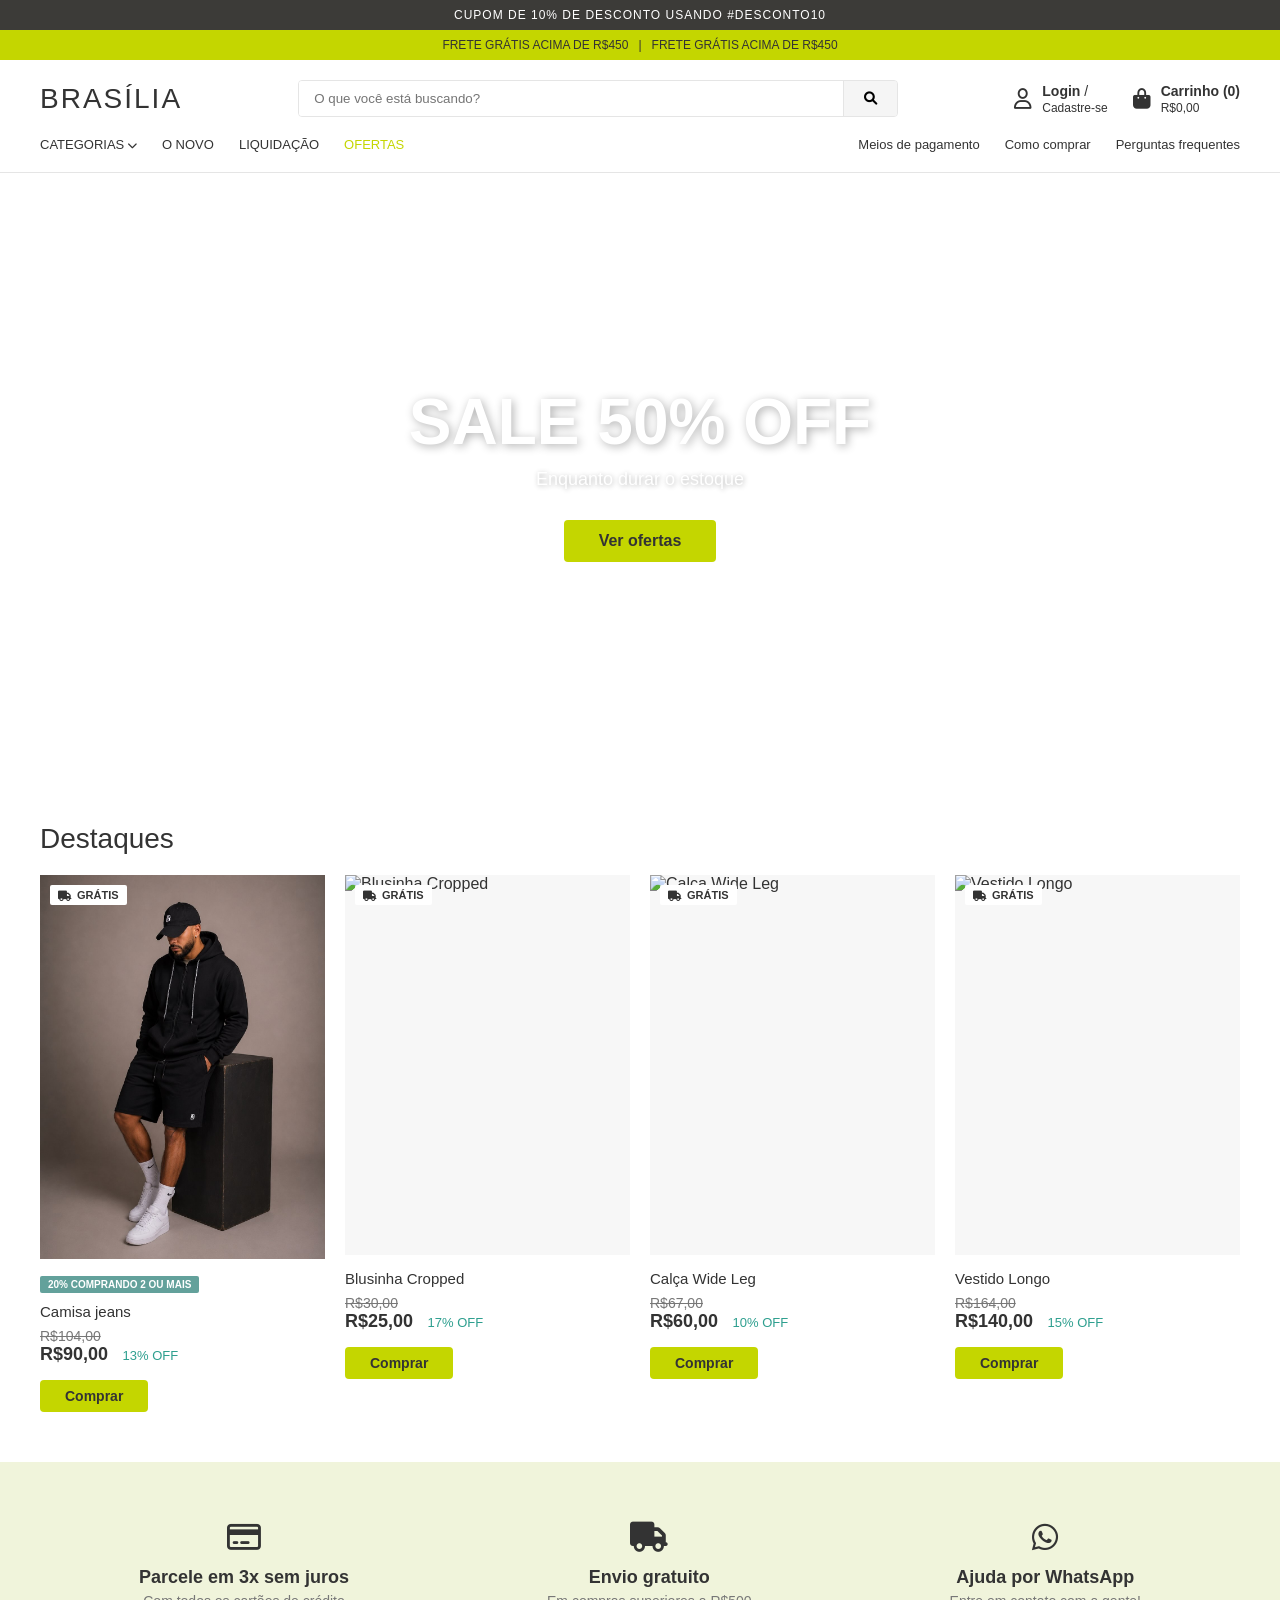
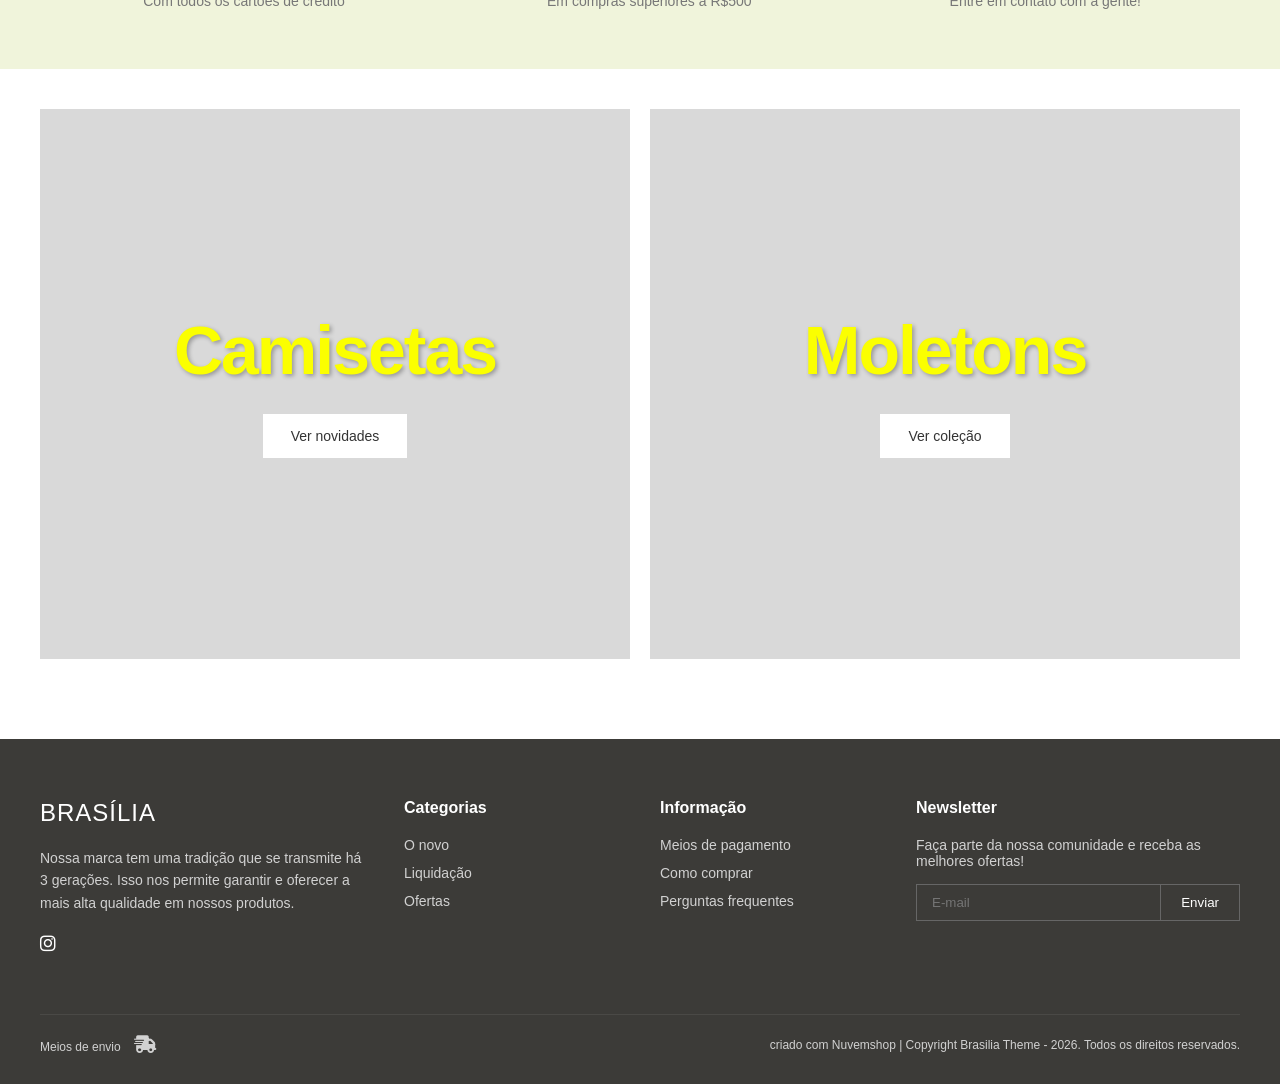
==== index.html @ 827f0ab6 "Add files via upload" ====
<!DOCTYPE html>
<html lang="pt-BR">
<head>
    <meta charset="UTF-8">
    <meta name="viewport" content="width=device-width, initial-scale=1.0">
    <title>Brasília - E-commerce</title>
    <link href="https://cdnjs.cloudflare.com/ajax/libs/font-awesome/6.0.0/css/all.min.css" rel="stylesheet">
    <link rel="stylesheet" href="style.css">
</head>
<body>

    <!-- Barras de Aviso -->
    <div class="top-bar-dark">
        CUPOM DE 10% DE DESCONTO USANDO #DESCONTO10
    </div>
    <div class="top-bar-accent">
        FRETE GRÁTIS ACIMA DE R$450 &nbsp;&nbsp;|&nbsp;&nbsp; FRETE GRÁTIS ACIMA DE R$450
    </div>

    <!-- Cabeçalho Principal -->
    <header>
        <div class="header-main">
            <a href="#" class="logo">BRASÍLIA</a>
            
            <div class="search-bar">
                <input type="text" placeholder="O que você está buscando?">
                <button><i class="fas fa-search"></i></button>
            </div>

            <div class="header-actions">
                <div class="action-item">
                    <i class="far fa-user"></i>
                    <div>
                        <strong>Login</strong> /<br>
                        <span style="font-size: 12px;">Cadastre-se</span>
                    </div>
                </div>
                <div class="action-item">
                    <i class="fas fa-shopping-bag"></i>
                    <div>
                        <strong>Carrinho (0)</strong><br>
                        <span style="font-size: 12px;">R$0,00</span>
                    </div>
                </div>
            </div>
        </div>

        <nav class="nav-bar">
            <div class="nav-left">
                <a href="#">Categorias <i class="fas fa-chevron-down" style="font-size:10px;"></i></a>
                <a href="#">O Novo</a>
                <a href="#">Liquidação</a>
                <a href="#" class="highlight-link">Ofertas</a>
            </div>
            <div class="nav-right">
                <a href="#">Meios de pagamento</a>
                <a href="#">Como comprar</a>
                <a href="#">Perguntas frequentes</a>
            </div>
        </nav>
    </header>

    <!-- Banner Principal -->
    <section class="hero">
        <h1>SALE 50% OFF</h1>
        <p>Enquanto durar o estoque</p>
        <button class="btn-primary">Ver ofertas</button>
    </section>

    <!-- Seção de Produtos -->
    <h2 class="section-title">Destaques</h2>
    <section class="product-grid">
        <!-- Produto 1 -->
        <div class="product-card">
            <div class="product-image">
                <div class="tag-free-shipping"><i class="fas fa-truck"></i> GRÁTIS</div>
                <img src="./img/modelo 1.jpeg" alt="Camisa Jeans">
            </div>
            <div class="product-info">
                <span class="tag-free-shipping" style="position:static; display:inline-block; background:#63a19b; color:white; padding:3px 8px; font-size:10px; margin-bottom:10px;">20% COMPRANDO 2 OU MAIS</span>
                <h3>Camisa jeans</h3>
                <div class="price-old">R$104,00</div>
                <div>
                    <span class="price-current">R$90,00</span>
                    <span class="discount-tag">13% OFF</span>
                </div>
                <button class="btn-primary">Comprar</button>
            </div>
        </div>

        <!-- Produto 2 -->
        <div class="product-card">
            <div class="product-image">
                <div class="tag-free-shipping"><i class="fas fa-truck"></i> GRÁTIS</div>
                <img src="https://images.unsplash.com/photo-1503342394128-c104d54dba01?auto=format&fit=crop&q=80&w=400" alt="Blusinha Cropped">
            </div>
            <div class="product-info">
                <h3>Blusinha Cropped</h3>
                <div class="price-old">R$30,00</div>
                <div>
                    <span class="price-current">R$25,00</span>
                    <span class="discount-tag">17% OFF</span>
                </div>
                <button class="btn-primary">Comprar</button>
            </div>
        </div>

        <!-- Produto 3 -->
        <div class="product-card">
            <div class="product-image">
                <div class="tag-free-shipping"><i class="fas fa-truck"></i> GRÁTIS</div>
                <img src="https://images.unsplash.com/photo-1584273143981-41c073dfe8f8?auto=format&fit=crop&q=80&w=400" alt="Calça Wide Leg">
            </div>
            <div class="product-info">
                <h3>Calça Wide Leg</h3>
                <div class="price-old">R$67,00</div>
                <div>
                    <span class="price-current">R$60,00</span>
                    <span class="discount-tag">10% OFF</span>
                </div>
                <button class="btn-primary">Comprar</button>
            </div>
        </div>
        
        <!-- Produto 4 -->
        <div class="product-card">
            <div class="product-image">
                <div class="tag-free-shipping"><i class="fas fa-truck"></i> GRÁTIS</div>
                <img src="https://images.unsplash.com/photo-1496747611176-843222e1e57c?auto=format&fit=crop&q=80&w=400" alt="Vestido Longo">
            </div>
            <div class="product-info">
                <h3>Vestido Longo</h3>
                <div class="price-old">R$164,00</div>
                <div>
                    <span class="price-current">R$140,00</span>
                    <span class="discount-tag">15% OFF</span>
                </div>
                <button class="btn-primary">Comprar</button>
            </div>
        </div>
    </section>

    <!-- Benefícios -->
    <section class="info-section">
        <div class="info-item">
            <i class="far fa-credit-card"></i>
            <h4>Parcele em 3x sem juros</h4>
            <p>Com todos os cartões de crédito</p>
        </div>
        <div class="info-item">
            <i class="fas fa-truck"></i>
            <h4>Envio gratuito</h4>
            <p>Em compras superiores a R$500</p>
        </div>
        <a href="https://api.whatsapp.com/send?phone=5581998624510&text=Oi%2C%20tudo%20bem%3F%20Gostaria%20de%20saber%20mais%20informa%C3%A7%C3%B5es%20sobre%20as%20%C3%B3timas%20pe%C3%A7as%20da%20Belutti%20!">
            <div class="info-item">
                <i class="fab fa-whatsapp"></i>
                <h4>Ajuda por WhatsApp</h4>
                <p>Entre em contato com a gente!</p>
            </div>
        </a>
    </section>

<!-- Secção de Banners de Categoria (Antes do Footer) -->
    <section class="category-banners">
        <div class="banner-item" style="background-image: url('https://images.unsplash.com/photo-1556821840-3a63f95609a7?auto=format&fit=crop&q=80&w=800');">
            <div class="banner-content">
                <h2>Camisetas</h2>
                <a href="#" class="btn-white">Ver novidades</a>
            </div>
        </div>
        
        <div class="banner-item" style="background-image: url('https://images.unsplash.com/photo-1549281899-f75600a24107?auto=format&fit=crop&q=80&w=800');">
            <div class="banner-content">
                <h2>Moletons</h2>
                <a href="#" class="btn-white">Ver coleção</a>
            </div>
        </div>
    </section>

    <!-- Footer -->
    <footer>
        <div class="footer-grid">
            <div class="footer-brand">
                <h2>BRASÍLIA</h2>
                <p>Nossa marca tem uma tradição que se transmite há 3 gerações. Isso nos permite garantir e oferecer a mais alta qualidade em nossos produtos.</p>
                <div class="social-icons">
                <a href="https://www.instagram.com/usebelutti/" target="_blank" rel="noopener noreferrer">
                <i class="fab fa-instagram"></i>
                </a>
            </div>
            </div>

            <div class="footer-links">
                <h3>Categorias</h3>
                <ul>
                    <li><a href="#">O novo</a></li>
                    <li><a href="#">Liquidação</a></li>
                    <li><a href="#">Ofertas</a></li>
                </ul>
            </div>

            <div class="footer-links">
                <h3>Informação</h3>
                <ul>
                    <li><a href="#">Meios de pagamento</a></li>
                    <li><a href="#">Como comprar</a></li>
                    <li><a href="#">Perguntas frequentes</a></li>
                </ul>
            </div>

            <div class="newsletter">
                <h3>Newsletter</h3>
                <p>Faça parte da nossa comunidade e receba as melhores ofertas!</p>
                <div class="newsletter-form">
                    <input type="email" placeholder="E-mail">
                    <button>Enviar</button>
                </div>
            </div>
        </div>
        
        <div class="footer-bottom">
            <div>
                Meios de envio <i class="fas fa-shipping-fast" style="margin-left: 10px; font-size:18px;"></i>
            </div>
            <div>
                criado com Nuvemshop | Copyright Brasilia Theme - 2026. Todos os direitos reservados.
            </div>
        </div>
    </footer>

</body>
</html>
---- style.css ----
:root {
            --primary-color: #c4d600; /* Verde-limão das tags e botões */
            --dark-bg: #3c3b38; /* Cinza escuro do topo e rodapé */
            --light-green-bg: #f0f4db; /* Fundo da seção de benefícios */
            --text-main: #333333;
            --text-light: #777777;
            --border-color: #e5e5e5;
            --white: #ffffff;
            --font-main: 'Segoe UI', Roboto, Helvetica, Arial, sans-serif;
        }

        * {
            margin: 0;
            padding: 0;
            box-sizing: border-box;
        }

        body {
            font-family: var(--font-main);
            color: var(--text-main);
            background-color: var(--white);
        }

        a {
            text-decoration: none;
            color: inherit;
        }

        ul {
            list-style: none;
        }

        /* Top Bars */
        .top-bar-dark {
            background-color: var(--dark-bg);
            color: var(--white);
            text-align: center;
            padding: 8px 15px;
            font-size: 12px;
            text-transform: uppercase;
            letter-spacing: 1px;
        }

        .top-bar-accent {
            background-color: var(--primary-color);
            color: var(--text-main);
            text-align: center;
            padding: 8px 15px;
            font-size: 12px;
            overflow: hidden;
            white-space: nowrap;
        }

        /* Header e Navegação */
        header {
            padding: 20px 40px;
            border-bottom: 1px solid var(--border-color);
        }

        .header-main {
            display: flex;
            justify-content: space-between;
            align-items: center;
            margin-bottom: 20px;
        }

        .logo {
            font-size: 28px;
            font-weight: 400;
            letter-spacing: 2px;
            color: var(--text-main);
        }

        .search-bar {
            display: flex;
            width: 50%;
            border: 1px solid var(--border-color);
            border-radius: 4px;
            overflow: hidden;
        }

        .search-bar input {
            flex: 1;
            padding: 10px 15px;
            border: none;
            outline: none;
        }

        .search-bar button {
            padding: 10px 20px;
            background-color: #f5f5f5;
            border: none;
            border-left: 1px solid var(--border-color);
            cursor: pointer;
        }

        .header-actions {
            display: flex;
            gap: 25px;
            align-items: center;
        }

        .action-item {
            display: flex;
            align-items: center;
            gap: 10px;
            font-size: 14px;
            cursor: pointer;
        }

        .action-item i {
            font-size: 20px;
        }

        .nav-bar {
            display: flex;
            justify-content: space-between;
            font-size: 13px;
            font-weight: 500;
        }

        .nav-left, .nav-right {
            display: flex;
            gap: 25px;
        }

        .nav-left a {
            text-transform: uppercase;
        }

        .highlight-link {
            color: var(--primary-color);
        }

        /* Hero Banner */
        .hero {
            position: relative;
            width: 100%;
            height: 600px;
            background: url('https://images.unsplash.com/photo-1483985988355-763728e1935b?auto=format&fit=crop&q=80&w=1920') no-repeat center center/cover;
            display: flex;
            flex-direction: column;
            justify-content: center;
            align-items: center;
            text-align: center;
            color: var(--white);
        }

        .hero h1 {
            font-size: 64px;
            font-weight: 700;
            margin-bottom: 10px;
            text-shadow: 2px 2px 10px rgba(0,0,0,0.3);
        }

        .hero p {
            font-size: 18px;
            margin-bottom: 30px;
            text-shadow: 1px 1px 5px rgba(0,0,0,0.3);
        }

        .btn-primary {
            background-color: var(--primary-color);
            color: var(--text-main);
            padding: 12px 35px;
            border: none;
            border-radius: 4px;
            font-size: 16px;
            font-weight: 600;
            cursor: pointer;
            transition: opacity 0.3s;
        }

        .btn-primary:hover {
            opacity: 0.9;
        }

        /* Produtos - Destaques */
        .section-title {
            text-align: left;
            font-size: 28px;
            font-weight: 400;
            padding: 50px 40px 20px;
        }

        .product-grid {
            display: grid;
            grid-template-columns: repeat(4, 1fr);
            gap: 20px;
            padding: 0 40px 50px;
        }

        .product-card {
            display: flex;
            flex-direction: column;
        }

        .product-image {
            position: relative;
            width: 100%;
            aspect-ratio: 3/4;
            background-color: #f7f7f7;
            margin-bottom: 15px;
        }

        .product-image img {
            width: 100%;
            height: 100%;
            object-fit: cover;
        }

        .tag-free-shipping {
            position: absolute;
            top: 10px;
            left: 10px;
            background: var(--white);
            padding: 4px 8px;
            font-size: 11px;
            font-weight: 600;
            border-radius: 2px;
            display: flex;
            align-items: center;
            gap: 5px;
        }

        .product-info h3 {
            font-size: 15px;
            font-weight: 400;
            margin-bottom: 8px;
        }

        .price-old {
            text-decoration: line-through;
            color: var(--text-light);
            font-size: 14px;
        }

        .price-current {
            font-size: 18px;
            font-weight: 600;
            margin-right: 10px;
        }

        .discount-tag {
            color: #2e9f8f;
            font-size: 13px;
            font-weight: 500;
        }

        .product-card .btn-primary {
            margin-top: 15px;
            width: fit-content;
            padding: 8px 25px;
            font-size: 14px;
        }

        /* Info Section (Benefícios) */
        .info-section {
            background-color: var(--light-green-bg);
            display: flex;
            justify-content: space-around;
            padding: 60px 40px;
            text-align: center;
        }

        .info-item i {
            font-size: 30px;
            margin-bottom: 15px;
            color: var(--text-main);
        }

        .info-item h4 {
            font-size: 18px;
            margin-bottom: 5px;
        }

        .info-item p {
            font-size: 14px;
            color: var(--text-light);
        }

        /* Footer */
        footer {
            background-color: var(--dark-bg);
            color: var(--white);
            padding: 60px 40px 30px;
        }

        .footer-grid {
            display: grid;
            grid-template-columns: 1.5fr 1fr 1fr 1.5fr;
            gap: 40px;
            margin-bottom: 60px;
        }

        .footer-brand h2 {
            font-size: 24px;
            font-weight: 400;
            letter-spacing: 1px;
            margin-bottom: 20px;
        }

        .footer-brand p {
            font-size: 14px;
            line-height: 1.6;
            margin-bottom: 20px;
            color: #d1d1d1;
        }

        .social-icons i {
            font-size: 18px;
            margin-right: 15px;
            cursor: pointer;
        }

        .footer-links h3 {
            font-size: 16px;
            margin-bottom: 20px;
        }

        .footer-links ul li {
            margin-bottom: 12px;
            font-size: 14px;
            color: #d1d1d1;
        }

        .newsletter h3 {
            font-size: 16px;
            margin-bottom: 20px;
        }
        
        .newsletter p {
            font-size: 14px;
            color: #d1d1d1;
            margin-bottom: 15px;
        }

        .newsletter-form {
            display: flex;
        }

        .newsletter-form input {
            background: transparent;
            border: 1px solid #666;
            color: var(--white);
            padding: 10px 15px;
            flex: 1;
            outline: none;
        }

        .newsletter-form button {
            background: transparent;
            color: var(--white);
            border: 1px solid #666;
            border-left: none;
            padding: 10px 20px;
            cursor: pointer;
            transition: 0.3s;
        }

        .newsletter-form button:hover {
            background: var(--white);
            color: var(--dark-bg);
        }

        .footer-bottom {
            display: flex;
            justify-content: space-between;
            align-items: center;
            border-top: 1px solid #4a4946;
            padding-top: 20px;
            font-size: 12px;
            color: #d1d1d1;
        }

        /* Banners de Categoria (Camisetas e Moletons) */
        .category-banners {
            display: flex;
            gap: 20px; /* Espaçamento entre os dois banners */
            padding: 40px; /* Mantém o alinhamento lateral com o resto do site */
            margin-bottom: 40px;
        }

        .banner-item {
            flex: 1;
            position: relative;
            height: 550px;
            background-size: cover;
            background-position: center;
            display: flex;
            align-items: center;
            justify-content: center;
            text-decoration: none;
            overflow: hidden;
        }

        /* Opcional: Um leve degradê escuro para garantir a leitura do texto caso a imagem seja clara */
        .banner-item::before {
            content: '';
            position: absolute;
            top: 0; left: 0; right: 0; bottom: 0;
            background: rgba(0, 0, 0, 0.15);
            z-index: 1;
        }

        .banner-content {
            position: relative;
            z-index: 2;
            text-align: center;
        }

        .banner-content h2 {
            color: #fbff00; /* Amarelo vibrante igual ao da imagem */
            font-size: 68px;
            font-weight: 900;
            font-family: 'Arial Black', Impact, sans-serif;
            margin-bottom: 25px;
            letter-spacing: -2px;
            text-shadow: 2px 2px 4px rgba(0, 0, 0, 0.3); /* Ajuda na legibilidade */
        }

        .btn-white {
            display: inline-block;
            background-color: var(--white);
            color: var(--text-main);
            padding: 14px 28px;
            font-size: 14px;
            font-weight: 500;
            cursor: pointer;
            transition: opacity 0.3s;
        }

        .btn-white:hover {
            opacity: 0.9;
        }

        /* Responsividade para ecrãs menores */
        @media (max-width: 768px) {
            .category-banners {
                flex-direction: column;
                padding: 20px;
            }
            .banner-item {
                height: 400px;
            }
            .banner-content h2 {
                font-size: 48px;
            }
        }
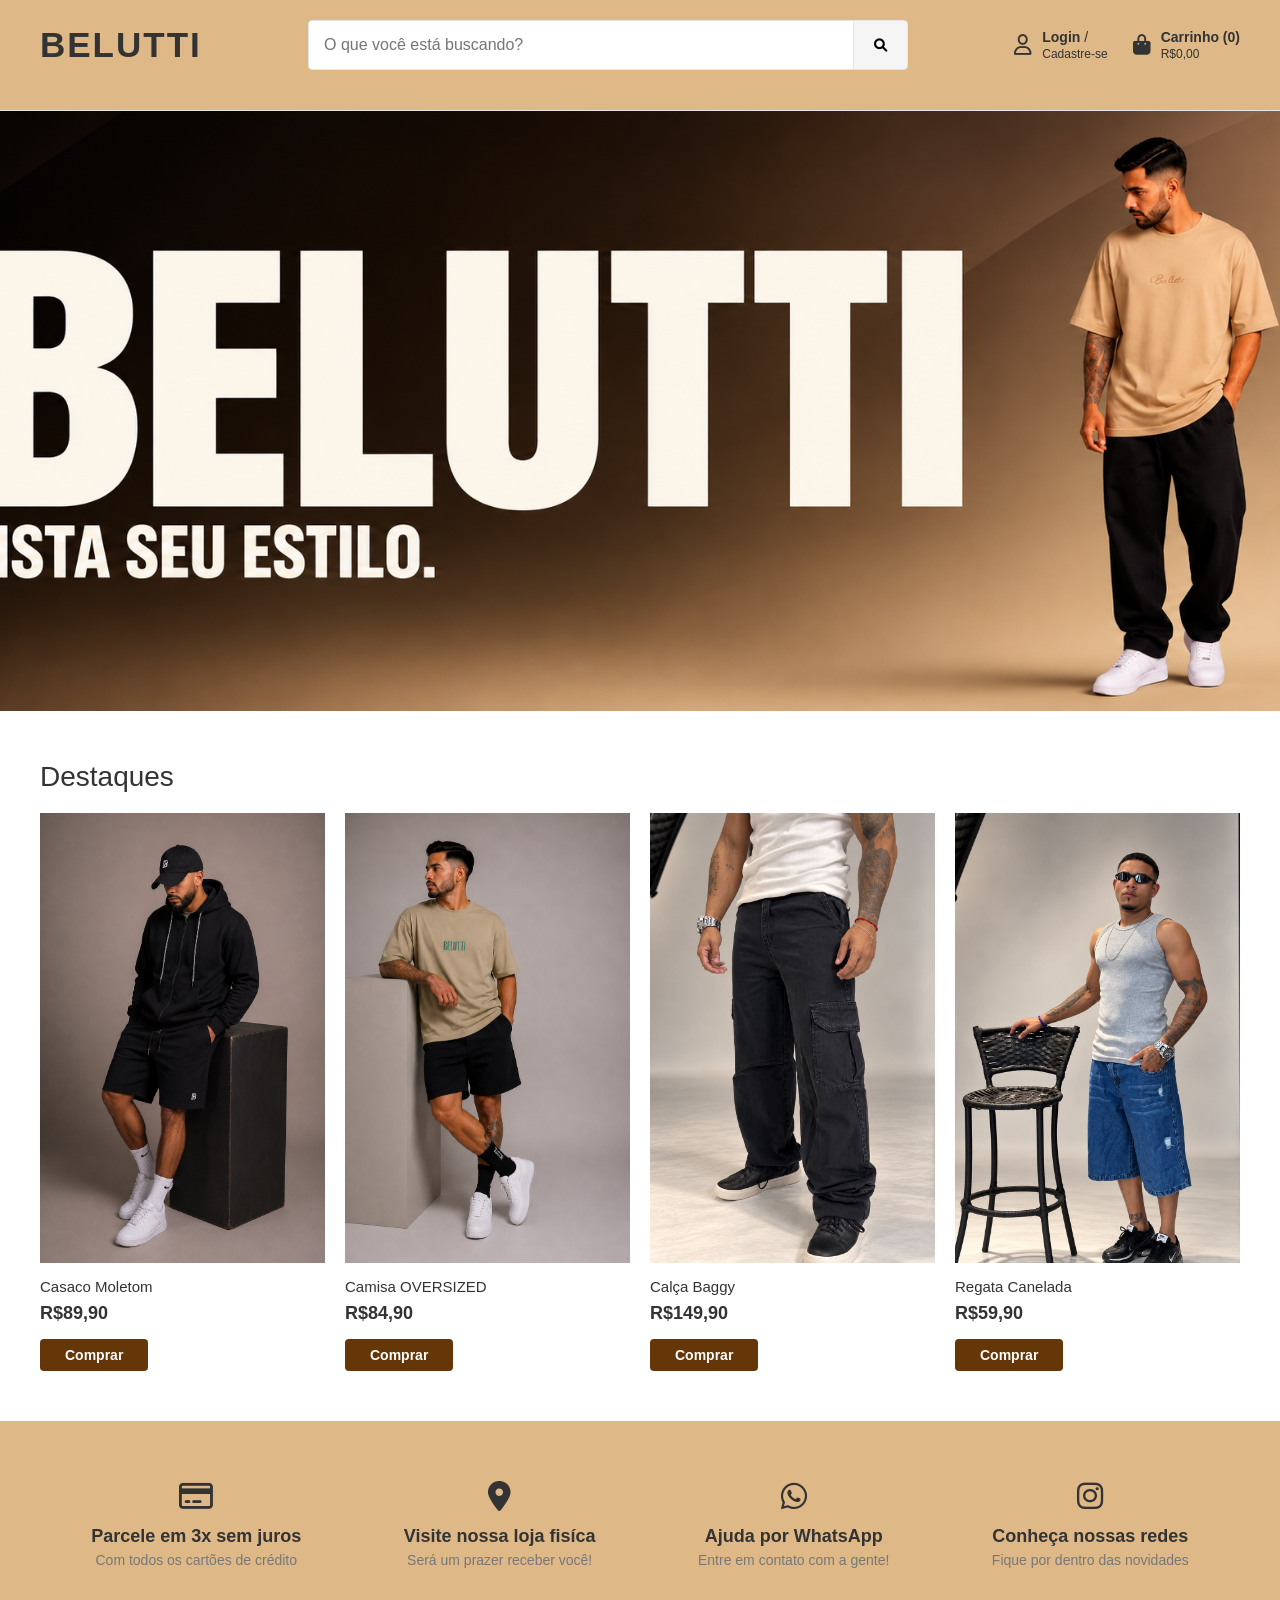
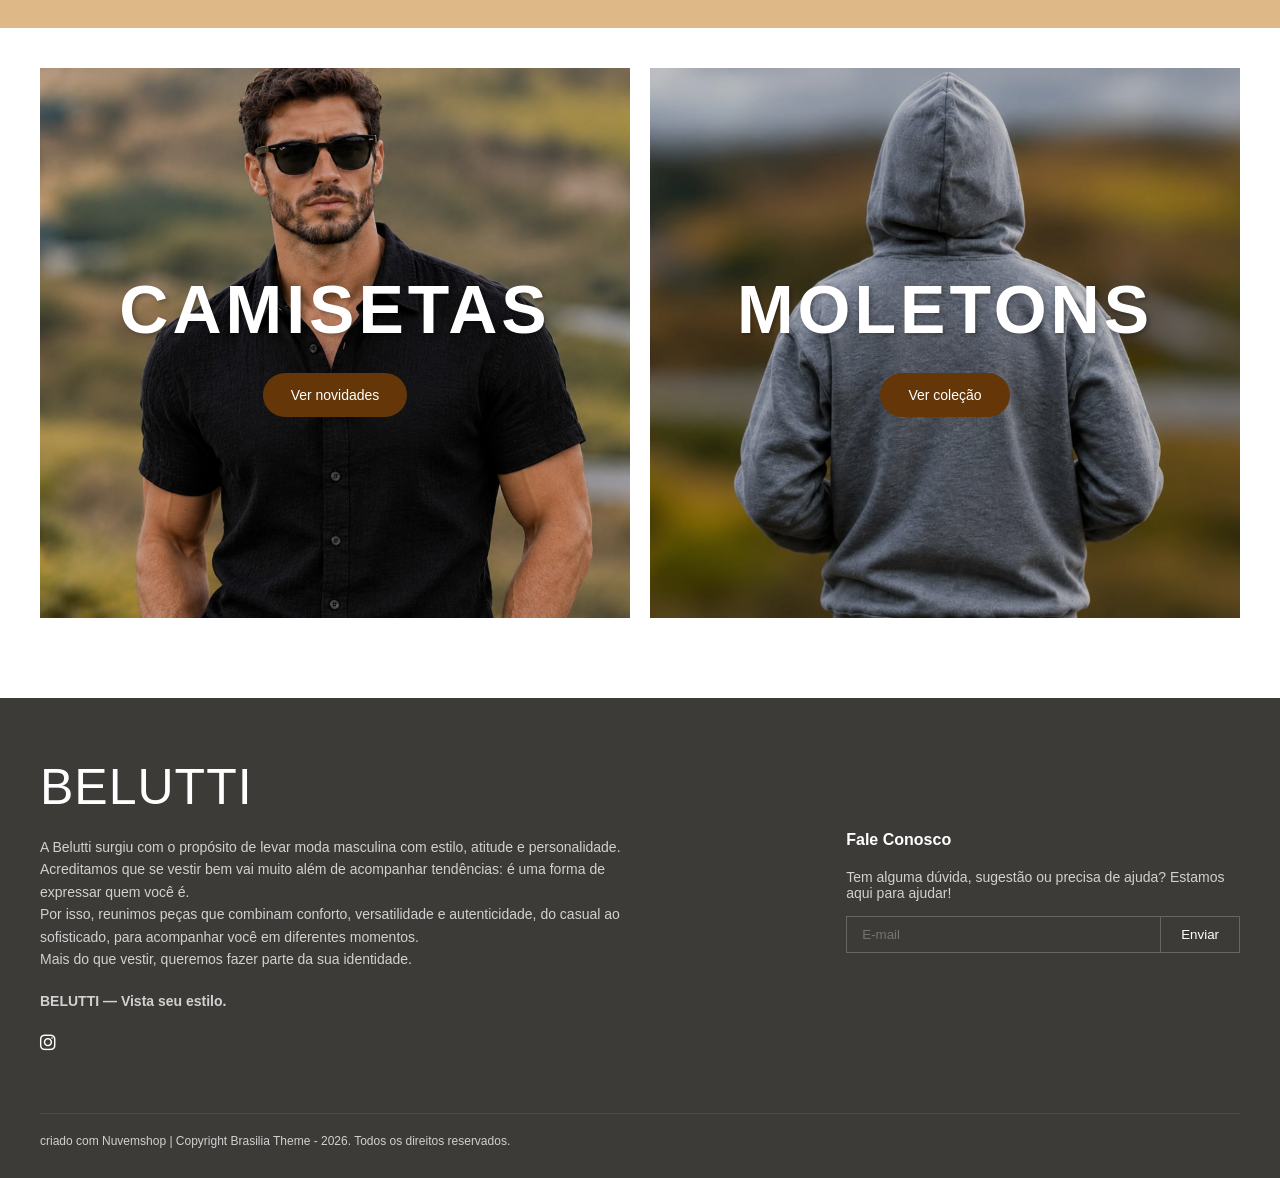
==== commit 68185b92: "Add files via upload" ====
--- a/index.html
+++ b/index.html
@@ -3,24 +3,16 @@
 <head>
     <meta charset="UTF-8">
     <meta name="viewport" content="width=device-width, initial-scale=1.0">
-    <title>Brasília - E-commerce</title>
+    <title>Belutti</title>
     <link href="https://cdnjs.cloudflare.com/ajax/libs/font-awesome/6.0.0/css/all.min.css" rel="stylesheet">
     <link rel="stylesheet" href="style.css">
 </head>
 <body>
 
-    <!-- Barras de Aviso -->
-    <div class="top-bar-dark">
-        CUPOM DE 10% DE DESCONTO USANDO #DESCONTO10
-    </div>
-    <div class="top-bar-accent">
-        FRETE GRÁTIS ACIMA DE R$450 &nbsp;&nbsp;|&nbsp;&nbsp; FRETE GRÁTIS ACIMA DE R$450
-    </div>
-
     <!-- Cabeçalho Principal -->
-    <header>
+    <header class="sla">
         <div class="header-main">
-            <a href="#" class="logo">BRASÍLIA</a>
+            <strong><a href="#" class="logo">BELUTTI</a></strong>
             
             <div class="search-bar">
                 <input type="text" placeholder="O que você está buscando?">
@@ -44,28 +36,18 @@
                 </div>
             </div>
         </div>
-
-        <nav class="nav-bar">
-            <div class="nav-left">
-                <a href="#">Categorias <i class="fas fa-chevron-down" style="font-size:10px;"></i></a>
-                <a href="#">O Novo</a>
-                <a href="#">Liquidação</a>
-                <a href="#" class="highlight-link">Ofertas</a>
-            </div>
-            <div class="nav-right">
-                <a href="#">Meios de pagamento</a>
-                <a href="#">Como comprar</a>
-                <a href="#">Perguntas frequentes</a>
-            </div>
-        </nav>
     </header>
 
     <!-- Banner Principal -->
-    <section class="hero">
-        <h1>SALE 50% OFF</h1>
-        <p>Enquanto durar o estoque</p>
-        <button class="btn-primary">Ver ofertas</button>
-    </section>
+    <section class="hero-banner">
+    <!-- O fundo "Belutti" a 100% será aplicado via CSS no contêiner acima -->
+
+    <!-- Se você for colocar os textos e o botão via HTML, coloque aqui dentro. 
+         Se o texto já estiver "desenhado" na imagem de fundo, pode deixar vazio. -->
+    <div class="hero-content">
+        <!-- Exemplo: <a href="#" class="btn-primary">Comprar Agora</a> -->
+    </div>
+</section>
 
     <!-- Seção de Produtos -->
     <h2 class="section-title">Destaques</h2>
@@ -73,16 +55,12 @@
         <!-- Produto 1 -->
         <div class="product-card">
             <div class="product-image">
-                <div class="tag-free-shipping"><i class="fas fa-truck"></i> GRÁTIS</div>
-                <img src="./img/modelo 1.jpeg" alt="Camisa Jeans">
+                <img src="./img/modelo 1.jpeg" alt="Casaco Moletom">
             </div>
             <div class="product-info">
-                <span class="tag-free-shipping" style="position:static; display:inline-block; background:#63a19b; color:white; padding:3px 8px; font-size:10px; margin-bottom:10px;">20% COMPRANDO 2 OU MAIS</span>
-                <h3>Camisa jeans</h3>
-                <div class="price-old">R$104,00</div>
+                <h3>Casaco Moletom</h3>
                 <div>
-                    <span class="price-current">R$90,00</span>
-                    <span class="discount-tag">13% OFF</span>
+                    <span class="price-current">R$89,90</span>
                 </div>
                 <button class="btn-primary">Comprar</button>
             </div>
@@ -91,15 +69,12 @@
         <!-- Produto 2 -->
         <div class="product-card">
             <div class="product-image">
-                <div class="tag-free-shipping"><i class="fas fa-truck"></i> GRÁTIS</div>
-                <img src="https://images.unsplash.com/photo-1503342394128-c104d54dba01?auto=format&fit=crop&q=80&w=400" alt="Blusinha Cropped">
+                <img src="./img/modelo 2.jpeg" alt="Blusinha Cropped">
             </div>
             <div class="product-info">
-                <h3>Blusinha Cropped</h3>
-                <div class="price-old">R$30,00</div>
+                <h3>Camisa OVERSIZED</h3>
                 <div>
-                    <span class="price-current">R$25,00</span>
-                    <span class="discount-tag">17% OFF</span>
+                    <span class="price-current">R$84,90</span>
                 </div>
                 <button class="btn-primary">Comprar</button>
             </div>
@@ -108,15 +83,12 @@
         <!-- Produto 3 -->
         <div class="product-card">
             <div class="product-image">
-                <div class="tag-free-shipping"><i class="fas fa-truck"></i> GRÁTIS</div>
-                <img src="https://images.unsplash.com/photo-1584273143981-41c073dfe8f8?auto=format&fit=crop&q=80&w=400" alt="Calça Wide Leg">
+                <img src="./img/modelo 3.jpeg" alt="Calça Wide Leg">
             </div>
             <div class="product-info">
-                <h3>Calça Wide Leg</h3>
-                <div class="price-old">R$67,00</div>
+                <h3>Calça Baggy</h3>
                 <div>
-                    <span class="price-current">R$60,00</span>
-                    <span class="discount-tag">10% OFF</span>
+                    <span class="price-current">R$149,90</span>
                 </div>
                 <button class="btn-primary">Comprar</button>
             </div>
@@ -125,15 +97,12 @@
         <!-- Produto 4 -->
         <div class="product-card">
             <div class="product-image">
-                <div class="tag-free-shipping"><i class="fas fa-truck"></i> GRÁTIS</div>
-                <img src="https://images.unsplash.com/photo-1496747611176-843222e1e57c?auto=format&fit=crop&q=80&w=400" alt="Vestido Longo">
+                <img src="./img/modelo 4.jpeg" alt="Vestido Longo">
             </div>
             <div class="product-info">
-                <h3>Vestido Longo</h3>
-                <div class="price-old">R$164,00</div>
+                <h3>Regata Canelada</h3>
                 <div>
-                    <span class="price-current">R$140,00</span>
-                    <span class="discount-tag">15% OFF</span>
+                    <span class="price-current">R$59,90</span>
                 </div>
                 <button class="btn-primary">Comprar</button>
             </div>
@@ -147,32 +116,41 @@
             <h4>Parcele em 3x sem juros</h4>
             <p>Com todos os cartões de crédito</p>
         </div>
+        <a href="https://maps.app.goo.gl/GwXhH3W3nkAN4NoE8" target="_blank" rel="noopener noreferrer">
         <div class="info-item">
-            <i class="fas fa-truck"></i>
-            <h4>Envio gratuito</h4>
-            <p>Em compras superiores a R$500</p>
+            <i class="fas fa-map-marker-alt"></i>
+            <h4>Visite nossa loja fisíca</h4>
+            <p>Será um prazer receber você!</p>
         </div>
-        <a href="https://api.whatsapp.com/send?phone=5581998624510&text=Oi%2C%20tudo%20bem%3F%20Gostaria%20de%20saber%20mais%20informa%C3%A7%C3%B5es%20sobre%20as%20%C3%B3timas%20pe%C3%A7as%20da%20Belutti%20!">
+        </a>
+        <a href="https://api.whatsapp.com/send?phone=5581998624510&text=Oi%2C%20tudo%20bem%3F%20Gostaria%20de%20saber%20mais%20informa%C3%A7%C3%B5es%20sobre%20as%20%C3%B3timas%20pe%C3%A7as%20da%20Belutti%20!" target="_blank" rel="noopener noreferrer">
             <div class="info-item">
                 <i class="fab fa-whatsapp"></i>
                 <h4>Ajuda por WhatsApp</h4>
                 <p>Entre em contato com a gente!</p>
             </div>
         </a>
+        <a href="https://www.instagram.com/usebelutti/" target="_blank" rel="noopener noreferrer">
+            <div class="info-item">
+                <i class="fab fa-instagram"></i>
+                <h4>Conheça nossas redes</h4>
+                <p>Fique por dentro das novidades</p>
+            </div>
+        </a>
     </section>
 
 <!-- Secção de Banners de Categoria (Antes do Footer) -->
     <section class="category-banners">
-        <div class="banner-item" style="background-image: url('https://images.unsplash.com/photo-1556821840-3a63f95609a7?auto=format&fit=crop&q=80&w=800');">
+        <div class="banner-item" style="background-image: url(img/banner\ camisa.jpeg);">
             <div class="banner-content">
-                <h2>Camisetas</h2>
-                <a href="#" class="btn-white">Ver novidades</a>
+                <h2>CAMISETAS</h2>
+                <a href="camisetas.html" class="btn-white">Ver novidades</a>
             </div>
         </div>
         
-        <div class="banner-item" style="background-image: url('https://images.unsplash.com/photo-1549281899-f75600a24107?auto=format&fit=crop&q=80&w=800');">
+        <div class="banner-item" style="background-image: url(img/banner\ casaco.jpeg);">
             <div class="banner-content">
-                <h2>Moletons</h2>
+                <h2>MOLETONS</h2>
                 <a href="#" class="btn-white">Ver coleção</a>
             </div>
         </div>
@@ -182,8 +160,14 @@
     <footer>
         <div class="footer-grid">
             <div class="footer-brand">
-                <h2>BRASÍLIA</h2>
-                <p>Nossa marca tem uma tradição que se transmite há 3 gerações. Isso nos permite garantir e oferecer a mais alta qualidade em nossos produtos.</p>
+                <h2>BELUTTI</h2>
+                <p>A Belutti surgiu com o propósito de levar moda masculina com estilo, atitude e personalidade.
+                <br> Acreditamos que se vestir bem vai muito além de acompanhar tendências: é uma forma de expressar quem você é. 
+                <br> Por isso, reunimos peças que combinam conforto, versatilidade e autenticidade, do casual ao sofisticado, para acompanhar você em diferentes momentos. 
+                <br> Mais do que vestir, queremos fazer parte da sua identidade.
+
+                </p>
+                <p><strong>BELUTTI — Vista seu estilo.</strong></p>
                 <div class="social-icons">
                 <a href="https://www.instagram.com/usebelutti/" target="_blank" rel="noopener noreferrer">
                 <i class="fab fa-instagram"></i>
@@ -191,27 +175,10 @@
             </div>
             </div>
 
-            <div class="footer-links">
-                <h3>Categorias</h3>
-                <ul>
-                    <li><a href="#">O novo</a></li>
-                    <li><a href="#">Liquidação</a></li>
-                    <li><a href="#">Ofertas</a></li>
-                </ul>
-            </div>
-
-            <div class="footer-links">
-                <h3>Informação</h3>
-                <ul>
-                    <li><a href="#">Meios de pagamento</a></li>
-                    <li><a href="#">Como comprar</a></li>
-                    <li><a href="#">Perguntas frequentes</a></li>
-                </ul>
-            </div>
-
+            
             <div class="newsletter">
-                <h3>Newsletter</h3>
-                <p>Faça parte da nossa comunidade e receba as melhores ofertas!</p>
+                <h3>Fale Conosco</h3>
+                <p>Tem alguma dúvida, sugestão ou precisa de ajuda? Estamos aqui para ajudar!</p>
                 <div class="newsletter-form">
                     <input type="email" placeholder="E-mail">
                     <button>Enviar</button>
@@ -221,9 +188,6 @@
         
         <div class="footer-bottom">
             <div>
-                Meios de envio <i class="fas fa-shipping-fast" style="margin-left: 10px; font-size:18px;"></i>
-            </div>
-            <div>
                 criado com Nuvemshop | Copyright Brasilia Theme - 2026. Todos os direitos reservados.
             </div>
         </div>
--- a/style.css
+++ b/style.css
@@ -30,26 +30,6 @@
             list-style: none;
         }
 
-        /* Top Bars */
-        .top-bar-dark {
-            background-color: var(--dark-bg);
-            color: var(--white);
-            text-align: center;
-            padding: 8px 15px;
-            font-size: 12px;
-            text-transform: uppercase;
-            letter-spacing: 1px;
-        }
-
-        .top-bar-accent {
-            background-color: var(--primary-color);
-            color: var(--text-main);
-            text-align: center;
-            padding: 8px 15px;
-            font-size: 12px;
-            overflow: hidden;
-            white-space: nowrap;
-        }
 
         /* Header e Navegação */
         header {
@@ -65,8 +45,8 @@
         }
 
         .logo {
-            font-size: 28px;
-            font-weight: 400;
+            font-size: 35px;
+            font-weight: 400, bold;
             letter-spacing: 2px;
             color: var(--text-main);
         }
@@ -74,12 +54,14 @@
         .search-bar {
             display: flex;
             width: 50%;
+            height: 50px;
             border: 1px solid var(--border-color);
             border-radius: 4px;
             overflow: hidden;
         }
 
         .search-bar input {
+            font-size: 16px;
             flex: 1;
             padding: 10px 15px;
             border: none;
@@ -115,7 +97,7 @@
         .nav-bar {
             display: flex;
             justify-content: space-between;
-            font-size: 13px;
+            font-size: 15px;
             font-weight: 500;
         }
 
@@ -133,35 +115,46 @@
         }
 
         /* Hero Banner */
-        .hero {
-            position: relative;
-            width: 100%;
-            height: 600px;
-            background: url('https://images.unsplash.com/photo-1483985988355-763728e1935b?auto=format&fit=crop&q=80&w=1920') no-repeat center center/cover;
-            display: flex;
-            flex-direction: column;
-            justify-content: center;
-            align-items: center;
-            text-align: center;
-            color: var(--white);
-        }
-
-        .hero h1 {
-            font-size: 64px;
-            font-weight: 700;
-            margin-bottom: 10px;
-            text-shadow: 2px 2px 10px rgba(0,0,0,0.3);
-        }
-
-        .hero p {
-            font-size: 18px;
-            margin-bottom: 30px;
-            text-shadow: 1px 1px 5px rgba(0,0,0,0.3);
-        }
-
+        /* Contêiner principal do Banner */
+.hero-banner {
+    position: relative; /* Essencial para que a imagem do homem respeite os limites do banner */
+    width: 100%;
+    height: 600px; /* Ajuste a altura conforme a necessidade do seu layout */
+    
+    /* Configuração da imagem de fundo (Problema 2 resolvido) */
+    background-image: url('./img/banner\ belutti.png'); 
+    background-size: cover; /* Força a imagem a preencher 100% da área sem distorcer */
+    background-position: center; /* Centraliza o corte da imagem */
+    background-repeat: no-repeat;
+    
+    display: flex;
+    align-items: center;
+    overflow: hidden; /* Corta qualquer pedaço da imagem do homem que vazar do banner */
+}
+
+/* Imagem do homem sobreposta (Problema 1 resolvido) */
+.hero-model {
+    position: absolute;
+    bottom: 0; /* Alinha a imagem do homem na base do banner */
+    right: 0%; /* Posiciona a imagem na direita (ajuste a porcentagem para mover mais para a beirada ou para o centro) */
+    width: 30%; /* Força a imagem a ocupar exatamente 30% da largura do banner */
+    height: auto; /* Mantém a proporção original para não achatar o homem */
+    max-width: 450px; /* Trava um tamanho máximo para telas muito grandes (como TVs) */
+    z-index: 2; /* Garante que ele fique por cima do fundo */
+    object-fit: contain;
+    opacity: 1;
+}
+
+/* Ajuste para celulares (Responsividade) */
+@media (max-width: 768px) {
+    .hero-model {
+        width: 60%; /* Em celulares, 30% fica minúsculo, então aumentamos a proporção */
+        right: -10%; /* Joga a imagem um pouco para fora da tela na direita para dar estilo */
+    }
+}
         .btn-primary {
-            background-color: var(--primary-color);
-            color: var(--text-main);
+            background-color: rgb(101, 54, 7);
+            color: white;
             padding: 12px 35px;
             border: none;
             border-radius: 4px;
@@ -196,18 +189,20 @@
         }
 
         .product-image {
-            position: relative;
-            width: 100%;
-            aspect-ratio: 3/4;
-            background-color: #f7f7f7;
-            margin-bottom: 15px;
-        }
-
-        .product-image img {
-            width: 100%;
-            height: 100%;
-            object-fit: cover;
-        }
+    position: relative;
+    width: 100%;
+    height: 450px; /* Define uma altura fixa igual para todas as imagens (ajuste o valor se achar necessário) */
+    background-color: var(--alt-bg);
+    margin-bottom: 15px;
+    overflow: hidden; /* Corta qualquer excesso de imagem que sair da caixa */
+}
+
+.product-image img {
+    width: 100%;
+    height: 100%;
+    object-fit: cover; /* Preenche a caixa perfeitamente sem distorcer a foto */
+    object-position: top; /* Foca na parte superior da imagem (evita cortar a cabeça dos modelos) */
+}
 
         .tag-free-shipping {
             position: absolute;
@@ -256,7 +251,7 @@
 
         /* Info Section (Benefícios) */
         .info-section {
-            background-color: var(--light-green-bg);
+            background-color: burlywood;
             display: flex;
             justify-content: space-around;
             padding: 60px 40px;
@@ -288,13 +283,13 @@
 
         .footer-grid {
             display: grid;
-            grid-template-columns: 1.5fr 1fr 1fr 1.5fr;
+            grid-template-columns: 1.7fr 1.5fr;
             gap: 40px;
             margin-bottom: 60px;
         }
 
         .footer-brand h2 {
-            font-size: 24px;
+            font-size: 50px;
             font-weight: 400;
             letter-spacing: 1px;
             margin-bottom: 20px;
@@ -322,6 +317,12 @@
             margin-bottom: 12px;
             font-size: 14px;
             color: #d1d1d1;
+        }
+
+        .newsletter{
+            margin-top: 73px;
+            max-width: 400px; /* Define um limite máximo para não esticar muito em telas grandes */
+            margin-left: 150px;
         }
 
         .newsletter h3 {
@@ -346,6 +347,7 @@
             padding: 10px 15px;
             flex: 1;
             outline: none;
+            width: 20px;
         }
 
         .newsletter-form button {
@@ -410,24 +412,27 @@
         }
 
         .banner-content h2 {
-            color: #fbff00; /* Amarelo vibrante igual ao da imagem */
+            color: white; /* Amarelo vibrante igual ao da imagem */
             font-size: 68px;
             font-weight: 900;
             font-family: 'Arial Black', Impact, sans-serif;
             margin-bottom: 25px;
             letter-spacing: -2px;
-            text-shadow: 2px 2px 4px rgba(0, 0, 0, 0.3); /* Ajuda na legibilidade */
+            text-shadow: 2px 2px 4px rgba(0, 0, 0, 0.3);
+            letter-spacing: 4px;
         }
 
         .btn-white {
             display: inline-block;
-            background-color: var(--white);
-            color: var(--text-main);
+            background-color: rgb(101, 54, 7);
+            color: white;
             padding: 14px 28px;
             font-size: 14px;
             font-weight: 500;
             cursor: pointer;
             transition: opacity 0.3s;
+            font-family: Arial, Helvetica, sans-serif;
+            border-radius: 30px;
         }
 
         .btn-white:hover {
@@ -446,4 +451,8 @@
             .banner-content h2 {
                 font-size: 48px;
             }
+        }
+
+        .sla{
+            background-color: burlywood;
         }
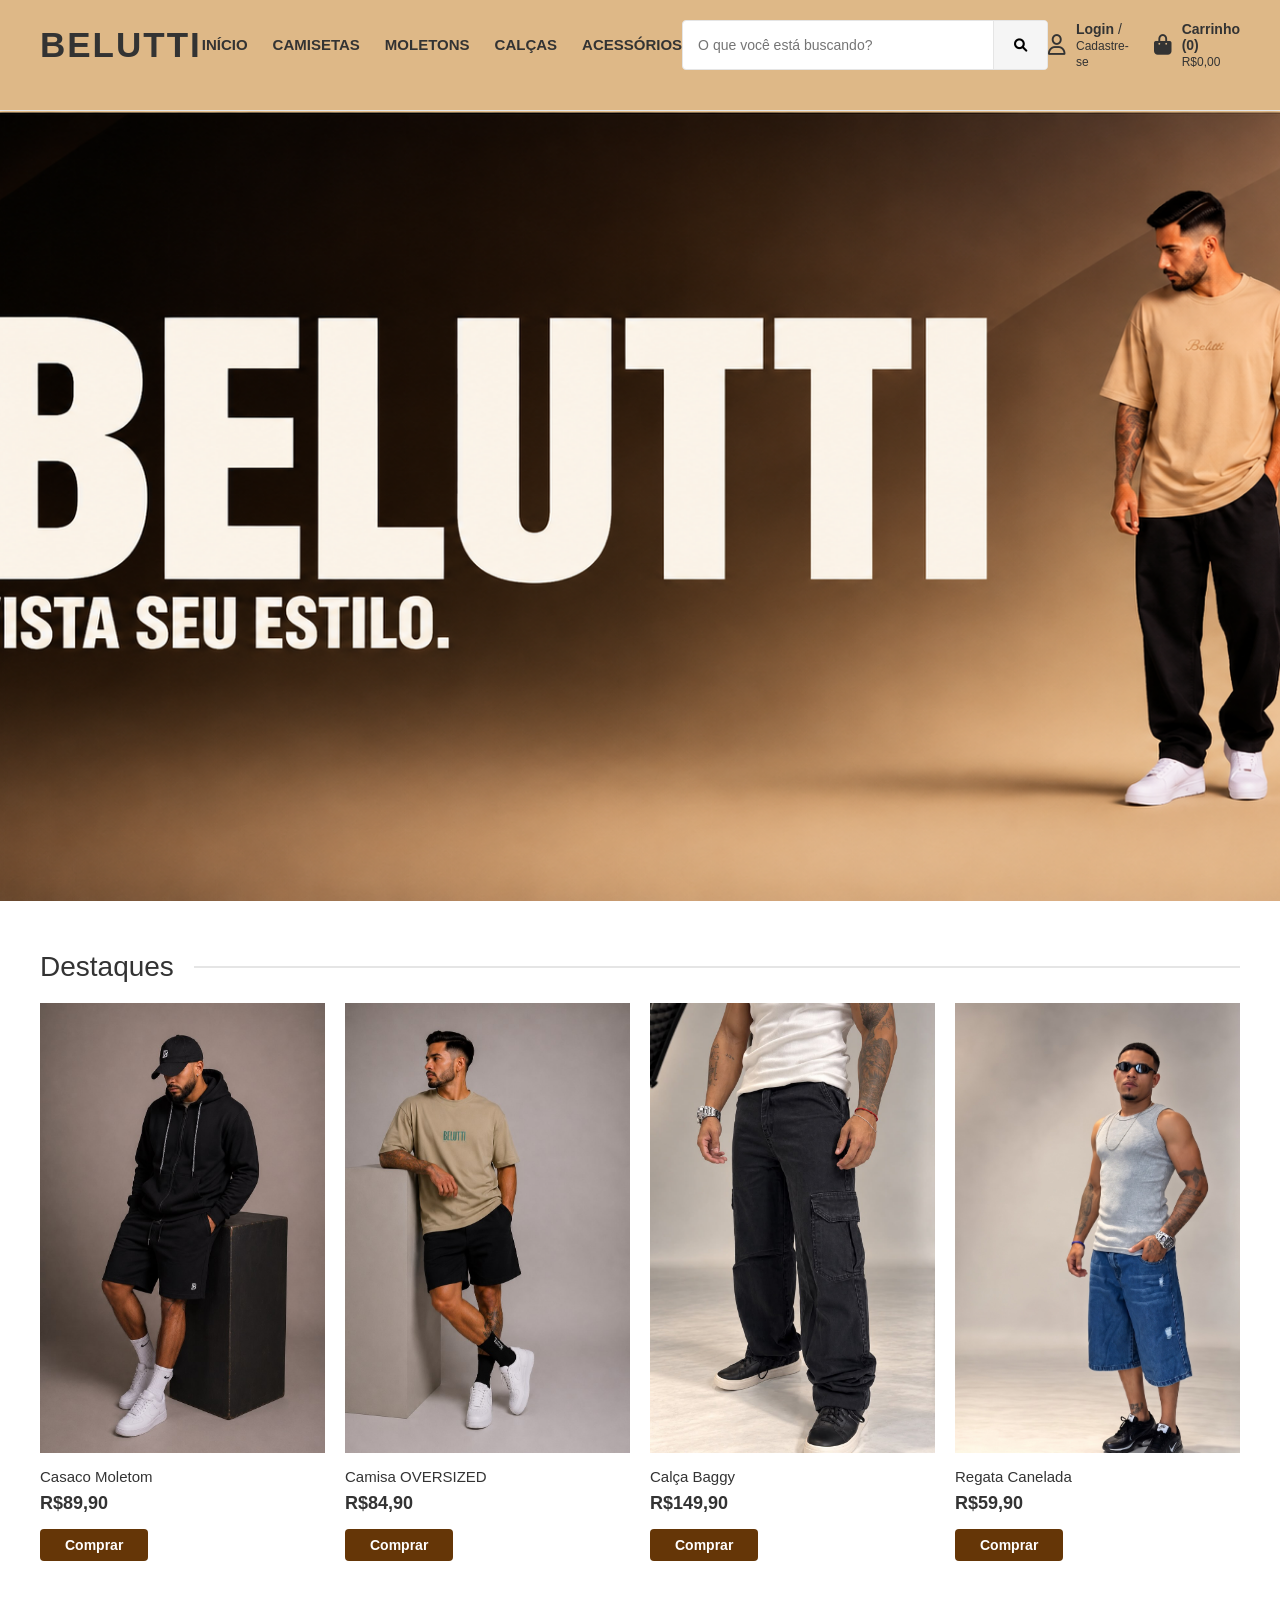
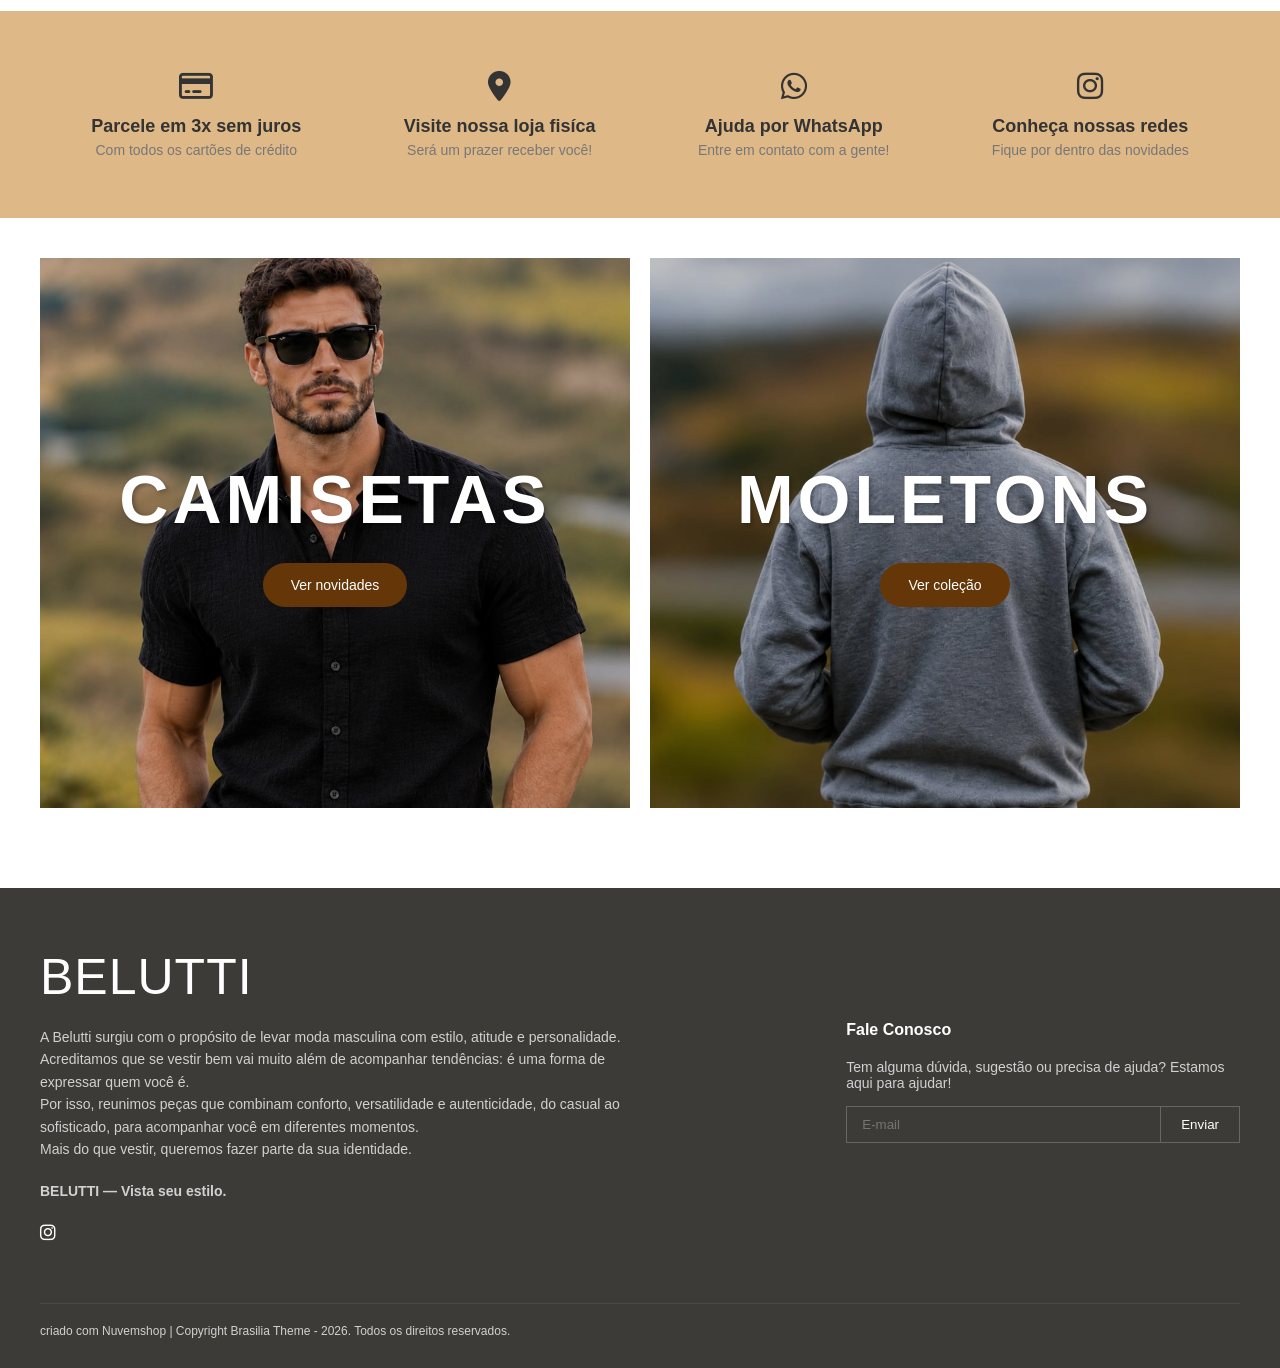
==== commit 95773081: "Add files via upload" ====
--- a/index.html
+++ b/index.html
@@ -10,44 +10,52 @@
 <body>
 
     <!-- Cabeçalho Principal -->
-    <header class="sla">
-        <div class="header-main">
-            <strong><a href="#" class="logo">BELUTTI</a></strong>
-            
-            <div class="search-bar">
-                <input type="text" placeholder="O que você está buscando?">
-                <button><i class="fas fa-search"></i></button>
-            </div>
-
-            <div class="header-actions">
-                <div class="action-item">
-                    <i class="far fa-user"></i>
-                    <div>
-                        <strong>Login</strong> /<br>
-                        <span style="font-size: 12px;">Cadastre-se</span>
-                    </div>
-                </div>
-                <div class="action-item">
-                    <i class="fas fa-shopping-bag"></i>
-                    <div>
-                        <strong>Carrinho (0)</strong><br>
-                        <span style="font-size: 12px;">R$0,00</span>
-                    </div>
-                </div>
-            </div>
-        </div>
-    </header>
-
-    <!-- Banner Principal -->
+    <header>
+    <div class="header-main">
+        <!-- Logotipo -->
+        <a href="index.html" class="logo">BELUTTI</a>
+
+        <!-- Menu de Navegação (Problema resolvido) -->
+        <nav class="nav-menu">
+            <ul>
+                <li><a href="index.html">Início</a></li>
+                <li><a href="camisetas.html">Camisetas</a></li>
+                <li><a href="#">Moletons</a></li>
+                <li><a href="#">Calças</a></li>
+                <li><a href="#">Acessórios</a></li>
+            </ul>
+        </nav>
+        
+        <!-- Barra de Busca -->
+        <div class="search-bar">
+            <input type="text" placeholder="O que você está buscando?">
+            <button><i class="fas fa-search"></i></button>
+        </div>
+
+        <!-- Ações do Usuário (Login e Carrinho) -->
+        <div class="header-actions">
+            <div class="action-item">
+                <i class="far fa-user"></i>
+                <div>
+                    <strong>Login</strong> /<br>
+                    <span style="font-size: 12px;">Cadastre-se</span>
+                </div>
+            </div>
+            <div class="action-item">
+                <i class="fas fa-shopping-bag"></i>
+                <div>
+                    <strong>Carrinho (0)</strong><br>
+                    <span style="font-size: 12px;">R$0,00</span>
+                </div>
+            </div>
+        </div>
+    </div>
+</header>
+
+   <!-- Banner Principal -->
     <section class="hero-banner">
-    <!-- O fundo "Belutti" a 100% será aplicado via CSS no contêiner acima -->
-
-    <!-- Se você for colocar os textos e o botão via HTML, coloque aqui dentro. 
-         Se o texto já estiver "desenhado" na imagem de fundo, pode deixar vazio. -->
-    <div class="hero-content">
-        <!-- Exemplo: <a href="#" class="btn-primary">Comprar Agora</a> -->
-    </div>
-</section>
+            <img src="./img/banner_belutti_fullscreen.png" alt="Belutti - Vista seu estilo" class="hero-img">
+    </section>
 
     <!-- Seção de Produtos -->
     <h2 class="section-title">Destaques</h2>
@@ -97,7 +105,7 @@
         <!-- Produto 4 -->
         <div class="product-card">
             <div class="product-image">
-                <img src="./img/modelo 4.jpeg" alt="Vestido Longo">
+                <img src="./img/modelo 4.jpg" alt="Vestido Longo">
             </div>
             <div class="product-info">
                 <h3>Regata Canelada</h3>
--- a/style.css
+++ b/style.css
@@ -1,13 +1,13 @@
 :root {
-            --primary-color: #c4d600; /* Verde-limão das tags e botões */
-            --dark-bg: #3c3b38; /* Cinza escuro do topo e rodapé */
-            --light-green-bg: #f0f4db; /* Fundo da seção de benefícios */
-            --text-main: #333333;
-            --text-light: #777777;
-            --border-color: #e5e5e5;
-            --white: #ffffff;
-            --font-main: 'Segoe UI', Roboto, Helvetica, Arial, sans-serif;
-        }
+        --primary-color: #c4d600; /* Verde-limão das tags e botões */
+        --dark-bg: #3c3b38; /* Cinza escuro do topo e rodapé */
+        --light-green-bg: #f0f4db; /* Fundo da seção de benefícios */
+        --text-main: #333333;
+        --text-light: #777777;
+        --border-color: #e5e5e5;
+        --white: #ffffff;
+        --font-main: 'Segoe UI', Roboto, Helvetica, Arial, sans-serif;
+    }
 
         * {
             margin: 0;
@@ -31,119 +31,132 @@
         }
 
 
-        /* Header e Navegação */
-        header {
-            padding: 20px 40px;
-            border-bottom: 1px solid var(--border-color);
-        }
-
-        .header-main {
-            display: flex;
-            justify-content: space-between;
-            align-items: center;
-            margin-bottom: 20px;
-        }
-
-        .logo {
-            font-size: 35px;
-            font-weight: 400, bold;
-            letter-spacing: 2px;
-            color: var(--text-main);
-        }
-
-        .search-bar {
-            display: flex;
-            width: 50%;
-            height: 50px;
-            border: 1px solid var(--border-color);
-            border-radius: 4px;
-            overflow: hidden;
-        }
-
-        .search-bar input {
-            font-size: 16px;
-            flex: 1;
-            padding: 10px 15px;
-            border: none;
-            outline: none;
-        }
-
-        .search-bar button {
-            padding: 10px 20px;
-            background-color: #f5f5f5;
-            border: none;
-            border-left: 1px solid var(--border-color);
-            cursor: pointer;
-        }
-
-        .header-actions {
-            display: flex;
-            gap: 25px;
-            align-items: center;
-        }
-
-        .action-item {
-            display: flex;
-            align-items: center;
-            gap: 10px;
-            font-size: 14px;
-            cursor: pointer;
-        }
-
-        .action-item i {
-            font-size: 20px;
-        }
-
-        .nav-bar {
-            display: flex;
-            justify-content: space-between;
-            font-size: 15px;
-            font-weight: 500;
-        }
-
-        .nav-left, .nav-right {
-            display: flex;
-            gap: 25px;
-        }
-
-        .nav-left a {
-            text-transform: uppercase;
-        }
-
-        .highlight-link {
-            color: var(--primary-color);
-        }
+        /* =========================================
+   CABEÇALHO (HEADER) FIXO
+========================================= */
+header {
+    position: sticky;
+    top: 0; 
+    z-index: 1000; 
+    background-color: burlywood;
+    padding: 20px 40px; /* Voltou para o espaçamento original do seu projeto */
+    border-bottom: 1px solid var(--border-color);
+    box-shadow: 0 4px 6px -1px rgba(0, 0, 0, 0.1); 
+}
+
+.header-main {
+    display: flex;
+    justify-content: space-between; 
+    align-items: center;
+    width: 100%; /* Força a ocupar 100% do espaço disponível */
+    margin-bottom: 20px;
+}
+
+.logo {
+    font-size: 35px;
+    font-weight: bold; /* Corrigido o erro de sintaxe antigo */
+    letter-spacing: 2px;
+    color: var(--text-main);
+    text-decoration: none;
+}
+
+/* =========================================
+   MENU DE NAVEGAÇÃO
+========================================= */
+.nav-menu ul {
+    display: flex;
+    gap: 25px; /* Espaço entre os links */
+    list-style: none;
+    margin: 0;
+    padding: 0;
+}
+
+.nav-menu a {
+    font-size: 15px;
+    font-weight: 600;
+    color: var(--text-main);
+    text-transform: uppercase;
+    text-decoration: none;
+    transition: color 0.2s ease;
+}
+
+.nav-menu a:hover {
+    color: #ffffff; /* Fica branco ao passar o mouse */
+}
+
+/* =========================================
+   BARRA DE BUSCA (Ajustada)
+========================================= */
+.search-bar {
+    display: flex;
+    width: 500px; /* Mantém a largura ajustada para o menu caber */
+    height: 50px; /* Restaura a altura original de 50px */
+    border: 1px solid var(--border-color);
+    border-radius: 4px;
+    overflow: hidden;
+    background-color: #ffffff; 
+}
+
+.search-bar input {
+    font-size: 14px;
+    flex: 1;
+    padding: 10px 15px;
+    border: none;
+    outline: none;
+    background-color: transparent;
+}
+
+.search-bar button {
+    padding: 10px 20px;
+    background-color: #f5f5f5;
+    border: none;
+    border-left: 1px solid var(--border-color);
+    cursor: pointer;
+    transition: background-color 0.2s;
+}
+
+.search-bar button:hover {
+    background-color: #e0e0e0;
+}
+
+/* =========================================
+   ÍCONES (LOGIN / CARRINHO)
+========================================= */
+.header-actions {
+    display: flex;
+    gap: 25px;
+    align-items: center;
+}
+
+.action-item {
+    display: flex;
+    align-items: center;
+    gap: 10px;
+    font-size: 14px;
+    cursor: pointer;
+    color: var(--text-main);
+}
+
+.action-item i {
+    font-size: 20px;
+}
 
         /* Hero Banner */
         /* Contêiner principal do Banner */
-.hero-banner {
-    position: relative; /* Essencial para que a imagem do homem respeite os limites do banner */
+        .hero-banner {
     width: 100%;
-    height: 600px; /* Ajuste a altura conforme a necessidade do seu layout */
-    
-    /* Configuração da imagem de fundo (Problema 2 resolvido) */
-    background-image: url('./img/banner\ belutti.png'); 
-    background-size: cover; /* Força a imagem a preencher 100% da área sem distorcer */
-    background-position: center; /* Centraliza o corte da imagem */
-    background-repeat: no-repeat;
-    
-    display: flex;
-    align-items: center;
-    overflow: hidden; /* Corta qualquer pedaço da imagem do homem que vazar do banner */
-}
-
-/* Imagem do homem sobreposta (Problema 1 resolvido) */
-.hero-model {
-    position: absolute;
-    bottom: 0; /* Alinha a imagem do homem na base do banner */
-    right: 0%; /* Posiciona a imagem na direita (ajuste a porcentagem para mover mais para a beirada ou para o centro) */
-    width: 30%; /* Força a imagem a ocupar exatamente 30% da largura do banner */
-    height: auto; /* Mantém a proporção original para não achatar o homem */
-    max-width: 450px; /* Trava um tamanho máximo para telas muito grandes (como TVs) */
-    z-index: 2; /* Garante que ele fique por cima do fundo */
-    object-fit: contain;
-    opacity: 1;
-}
+    height: calc(100vh - 110px);
+    overflow: hidden;
+}
+
+.hero-img {
+    width: 100%;
+    height: 100%;
+    display: block;
+    object-fit: cover;
+    object-position: center;
+}
+
 
 /* Ajuste para celulares (Responsividade) */
 @media (max-width: 768px) {
@@ -170,12 +183,23 @@
 
         /* Produtos - Destaques */
         .section-title {
-            text-align: left;
             font-size: 28px;
             font-weight: 400;
             padding: 50px 40px 20px;
-        }
-
+                
+            /* Transforma o título num alinhador flexível */
+            display: flex;
+            align-items: center;
+        }
+
+/* Cria a linha que estica até o final da tela */
+        .section-title::after {
+            content: '';
+            flex: 1; /* Faz a linha ocupar todo o espaço vazio restante à direita */
+            height: 2px; /* Espessura da linha */
+            background-color: rgba(0, 0, 0, 0.1); /* Cor da linha (preto bem claro/discreto) */
+            margin-left: 20px; /* Espaço entre a palavra "Destaques" e o início da linha */
+        }
         .product-grid {
             display: grid;
             grid-template-columns: repeat(4, 1fr);
@@ -453,6 +477,3 @@
             }
         }
 
-        .sla{
-            background-color: burlywood;
-        }
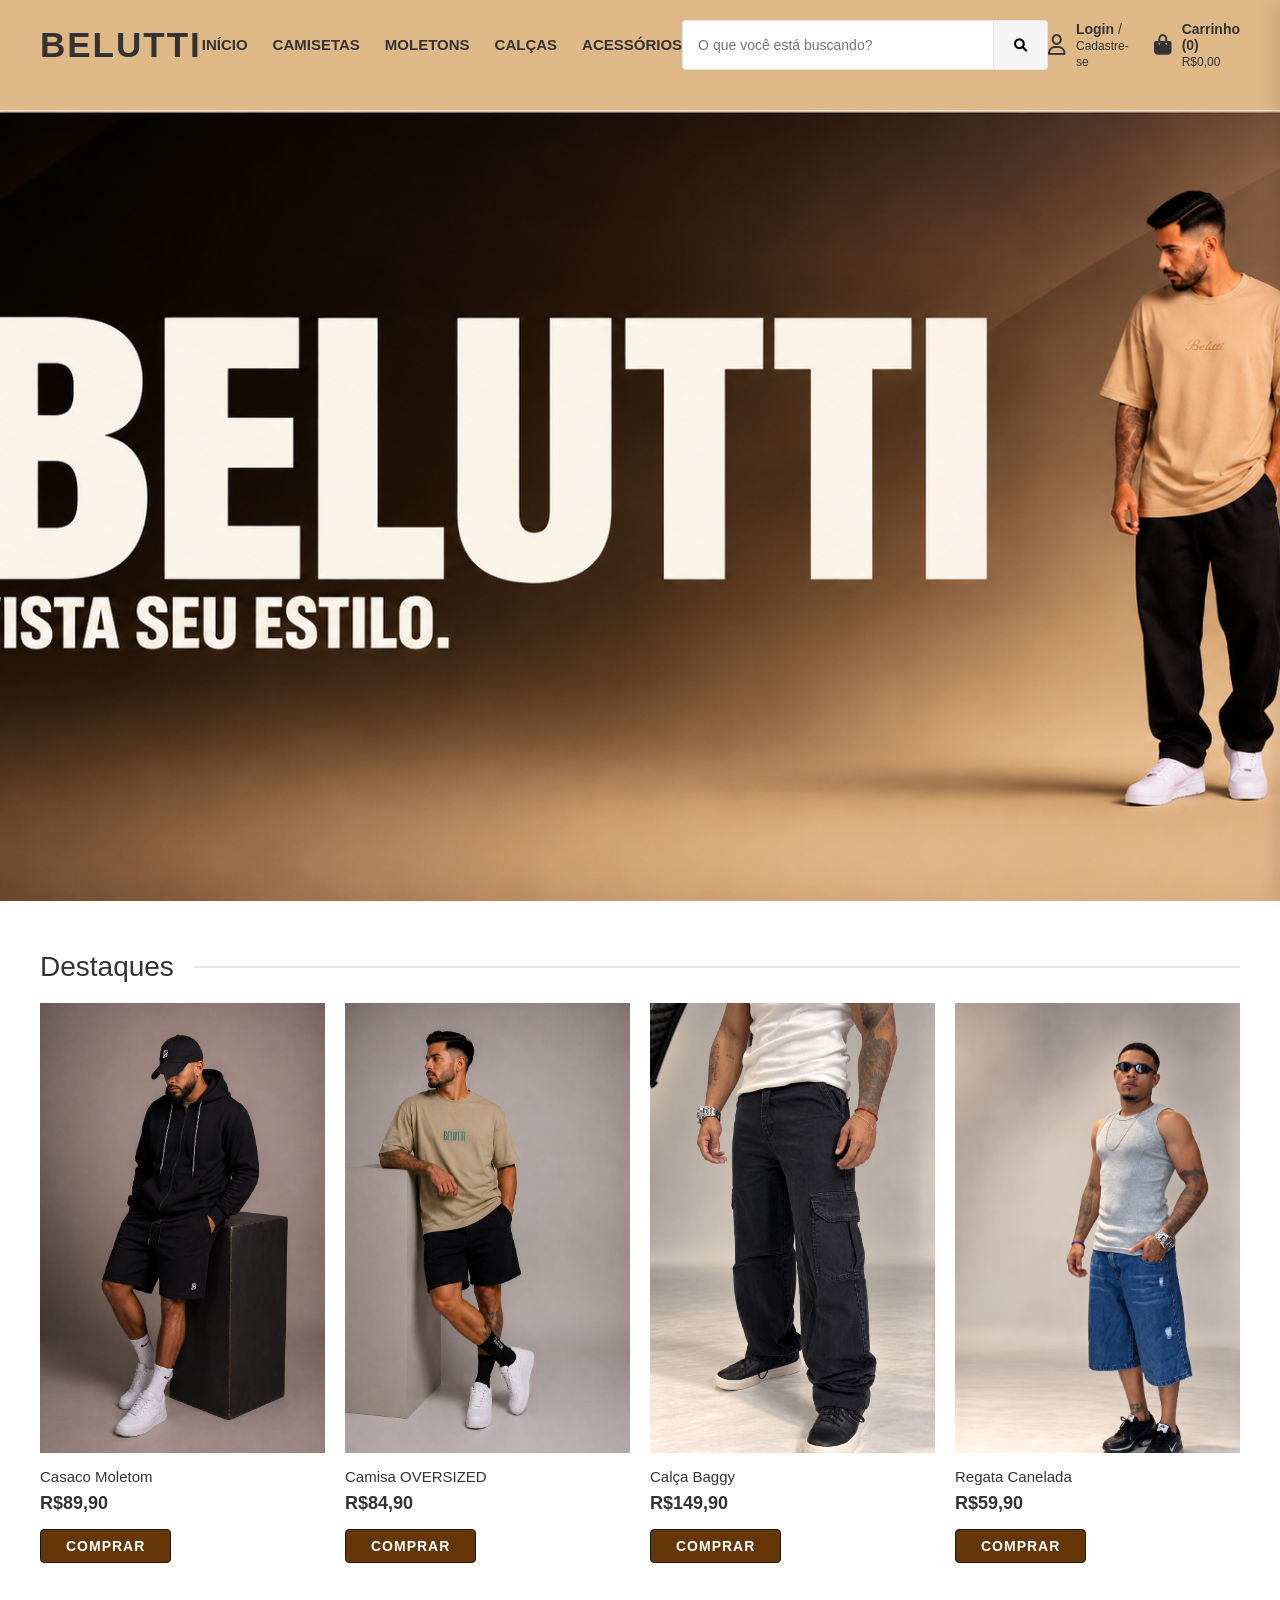
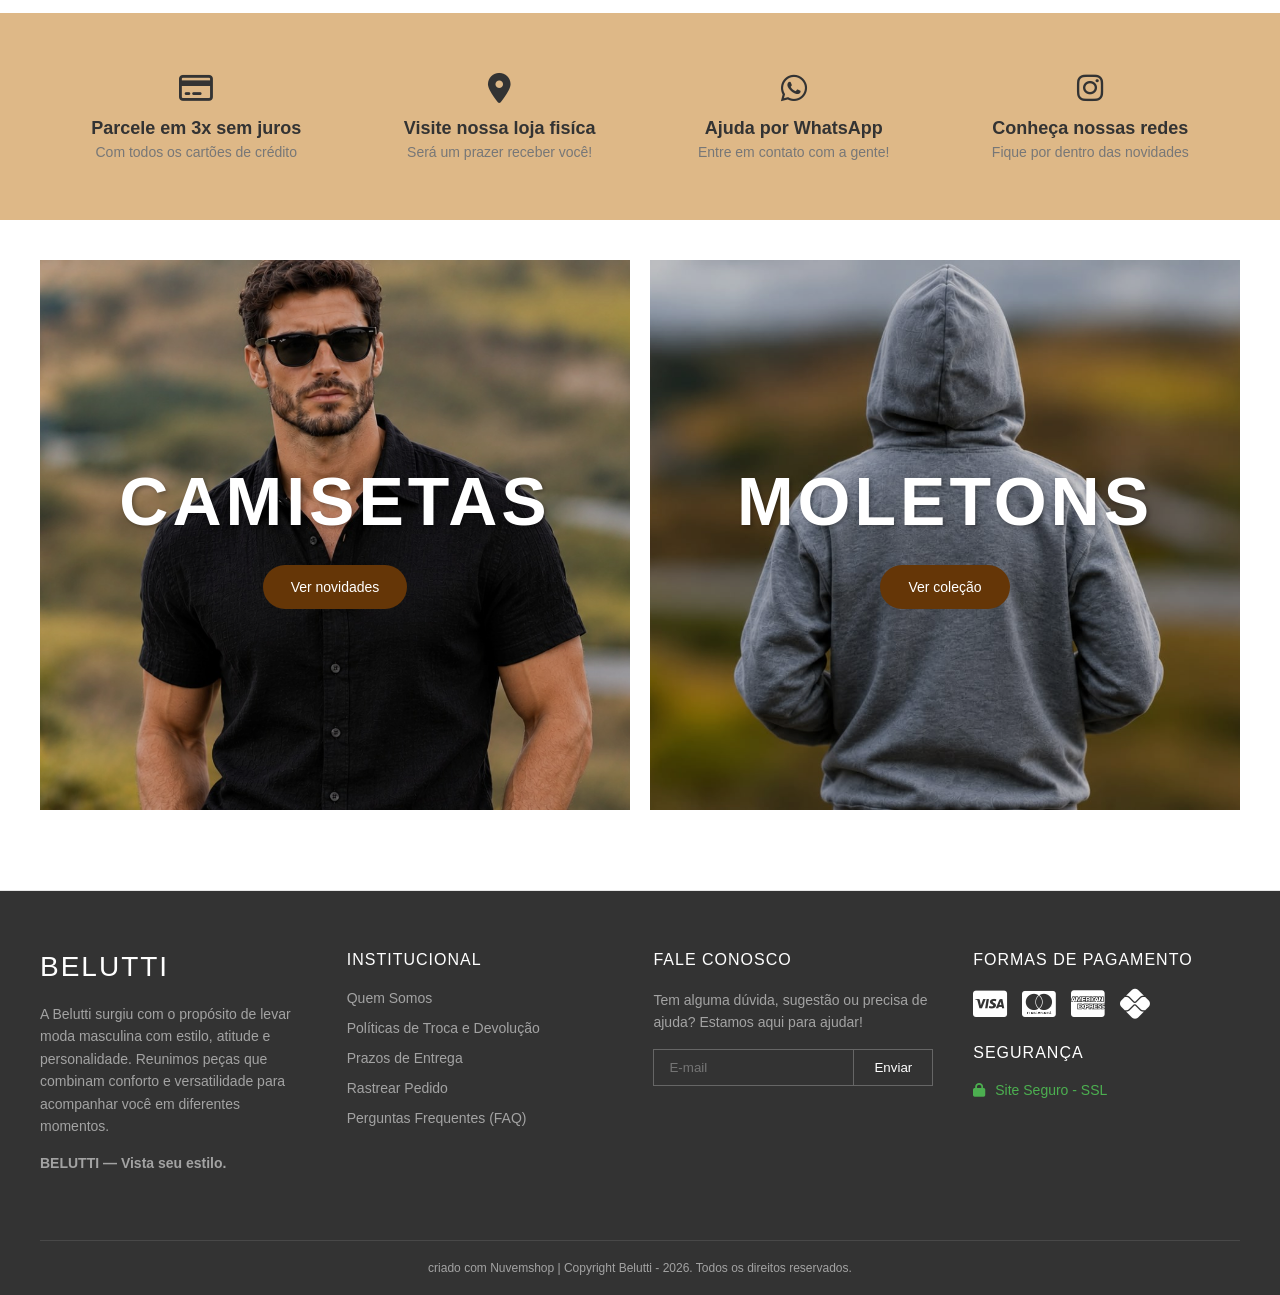
==== commit 15a9cb1d: "Add files via upload" ====
--- a/index.html
+++ b/index.html
@@ -9,57 +9,64 @@
 </head>
 <body>
 
-    <!-- Cabeçalho Principal -->
+    <!-- ==========================================
+         CABEÇALHO PRINCIPAL
+    =========================================== -->
     <header>
-    <div class="header-main">
-        <!-- Logotipo -->
-        <a href="index.html" class="logo">BELUTTI</a>
-
-        <!-- Menu de Navegação (Problema resolvido) -->
-        <nav class="nav-menu">
-            <ul>
-                <li><a href="index.html">Início</a></li>
-                <li><a href="camisetas.html">Camisetas</a></li>
-                <li><a href="#">Moletons</a></li>
-                <li><a href="#">Calças</a></li>
-                <li><a href="#">Acessórios</a></li>
-            </ul>
-        </nav>
-        
-        <!-- Barra de Busca -->
-        <div class="search-bar">
-            <input type="text" placeholder="O que você está buscando?">
-            <button><i class="fas fa-search"></i></button>
-        </div>
-
-        <!-- Ações do Usuário (Login e Carrinho) -->
-        <div class="header-actions">
-            <div class="action-item">
-                <i class="far fa-user"></i>
-                <div>
-                    <strong>Login</strong> /<br>
-                    <span style="font-size: 12px;">Cadastre-se</span>
-                </div>
-            </div>
-            <div class="action-item">
-                <i class="fas fa-shopping-bag"></i>
-                <div>
-                    <strong>Carrinho (0)</strong><br>
-                    <span style="font-size: 12px;">R$0,00</span>
-                </div>
-            </div>
-        </div>
-    </div>
-</header>
-
-   <!-- Banner Principal -->
+        <div class="header-main">
+            <!-- Logotipo -->
+            <a href="index.html" class="logo">BELUTTI</a>
+
+            <!-- Menu de Navegação -->
+            <nav class="nav-menu">
+                <ul>
+                    <li><a href="index.html">Início</a></li>
+                    <li><a href="camisetas.html">Camisetas</a></li>
+                    <li><a href="#">Moletons</a></li>
+                    <li><a href="#">Calças</a></li>
+                    <li><a href="#">Acessórios</a></li>
+                </ul>
+            </nav>
+            
+            <!-- Barra de Busca -->
+            <div class="search-bar">
+                <input type="text" placeholder="O que você está buscando?">
+                <button><i class="fas fa-search"></i></button>
+            </div>
+
+            <!-- Ações do Usuário (Login e Carrinho) -->
+            <div class="header-actions">
+                <div class="action-item">
+                    <i class="far fa-user"></i>
+                    <div>
+                        <strong>Login</strong> /<br>
+                        <span style="font-size: 12px;">Cadastre-se</span>
+                    </div>
+                </div>
+                <div class="action-item">
+                    <i class="fas fa-shopping-bag"></i>
+                    <div>
+                        <strong>Carrinho (0)</strong><br>
+                        <span style="font-size: 12px;">R$0,00</span>
+                    </div>
+                </div>
+            </div>
+        </div>
+    </header>
+
+    <!-- ==========================================
+         BANNER PRINCIPAL (HERO)
+    =========================================== -->
     <section class="hero-banner">
-            <img src="./img/banner_belutti_fullscreen.png" alt="Belutti - Vista seu estilo" class="hero-img">
-    </section>
-
-    <!-- Seção de Produtos -->
+        <img src="./img/banner_belutti_fullscreen.png" alt="Belutti - Vista seu estilo" class="hero-img">
+    </section>
+
+    <!-- ==========================================
+         SECÇÃO DE PRODUTOS (DESTAQUES)
+    =========================================== -->
     <h2 class="section-title">Destaques</h2>
     <section class="product-grid">
+        
         <!-- Produto 1 -->
         <div class="product-card">
             <div class="product-image">
@@ -117,7 +124,9 @@
         </div>
     </section>
 
-    <!-- Benefícios -->
+    <!-- ==========================================
+         BENEFÍCIOS (INFORMAÇÕES)
+    =========================================== -->
     <section class="info-section">
         <div class="info-item">
             <i class="far fa-credit-card"></i>
@@ -125,11 +134,11 @@
             <p>Com todos os cartões de crédito</p>
         </div>
         <a href="https://maps.app.goo.gl/GwXhH3W3nkAN4NoE8" target="_blank" rel="noopener noreferrer">
-        <div class="info-item">
-            <i class="fas fa-map-marker-alt"></i>
-            <h4>Visite nossa loja fisíca</h4>
-            <p>Será um prazer receber você!</p>
-        </div>
+            <div class="info-item">
+                <i class="fas fa-map-marker-alt"></i>
+                <h4>Visite nossa loja fisíca</h4>
+                <p>Será um prazer receber você!</p>
+            </div>
         </a>
         <a href="https://api.whatsapp.com/send?phone=5581998624510&text=Oi%2C%20tudo%20bem%3F%20Gostaria%20de%20saber%20mais%20informa%C3%A7%C3%B5es%20sobre%20as%20%C3%B3timas%20pe%C3%A7as%20da%20Belutti%20!" target="_blank" rel="noopener noreferrer">
             <div class="info-item">
@@ -147,16 +156,18 @@
         </a>
     </section>
 
-<!-- Secção de Banners de Categoria (Antes do Footer) -->
+    <!-- ==========================================
+         BANNERS DE CATEGORIA
+    =========================================== -->
     <section class="category-banners">
-        <div class="banner-item" style="background-image: url(img/banner\ camisa.jpeg);">
+        <div class="banner-item" style="background-image: url('img/banner camisa.jpeg');">
             <div class="banner-content">
                 <h2>CAMISETAS</h2>
                 <a href="camisetas.html" class="btn-white">Ver novidades</a>
             </div>
         </div>
         
-        <div class="banner-item" style="background-image: url(img/banner\ casaco.jpeg);">
+        <div class="banner-item" style="background-image: url('img/banner casaco.jpeg');">
             <div class="banner-content">
                 <h2>MOLETONS</h2>
                 <a href="#" class="btn-white">Ver coleção</a>
@@ -164,27 +175,33 @@
         </div>
     </section>
 
-    <!-- Footer -->
-    <footer>
-        <div class="footer-grid">
-            <div class="footer-brand">
+    <!-- ==========================================
+         RODAPÉ (FOOTER)
+    =========================================== -->
+    <footer class="site-footer">
+        <div class="footer-content">
+            
+            <!-- Coluna 1: A Marca -->
+            <div class="footer-col brand-col">
                 <h2>BELUTTI</h2>
-                <p>A Belutti surgiu com o propósito de levar moda masculina com estilo, atitude e personalidade.
-                <br> Acreditamos que se vestir bem vai muito além de acompanhar tendências: é uma forma de expressar quem você é. 
-                <br> Por isso, reunimos peças que combinam conforto, versatilidade e autenticidade, do casual ao sofisticado, para acompanhar você em diferentes momentos. 
-                <br> Mais do que vestir, queremos fazer parte da sua identidade.
-
-                </p>
+                <p>A Belutti surgiu com o propósito de levar moda masculina com estilo, atitude e personalidade. Reunimos peças que combinam conforto e versatilidade para acompanhar você em diferentes momentos.</p>
                 <p><strong>BELUTTI — Vista seu estilo.</strong></p>
-                <div class="social-icons">
-                <a href="https://www.instagram.com/usebelutti/" target="_blank" rel="noopener noreferrer">
-                <i class="fab fa-instagram"></i>
-                </a>
-            </div>
-            </div>
-
-            
-            <div class="newsletter">
+            </div>
+
+            <!-- Coluna 2: Links Institucionais -->
+            <div class="footer-col links-col">
+                <h3>Institucional</h3>
+                <ul>
+                    <li><a href="#" class="open-sidebar" data-target="quem-somos">Quem Somos</a></li>
+                    <li><a href="#" class="open-sidebar" data-target="trocas">Políticas de Troca e Devolução</a></li>
+                    <li><a href="#" class="open-sidebar" data-target="prazos">Prazos de Entrega</a></li>
+                    <li><a href="#">Rastrear Pedido</a></li>
+                    <li><a href="#" class="open-sidebar" data-target="faq">Perguntas Frequentes (FAQ)</a></li>
+                </ul>
+            </div>
+
+            <!-- Coluna 3: Fale Conosco e Newsletter -->
+            <div class="footer-col contact-col">
                 <h3>Fale Conosco</h3>
                 <p>Tem alguma dúvida, sugestão ou precisa de ajuda? Estamos aqui para ajudar!</p>
                 <div class="newsletter-form">
@@ -192,14 +209,49 @@
                     <button>Enviar</button>
                 </div>
             </div>
-        </div>
-        
+
+            <!-- Coluna 4: Segurança e Pagamento -->
+            <div class="footer-col security-col">
+                <h3>Formas de Pagamento</h3>
+                <div class="payment-icons">
+                    <i class="fab fa-cc-visa"></i>
+                    <i class="fab fa-cc-mastercard"></i>
+                    <i class="fab fa-cc-amex"></i>
+                    <i class="fab fa-pix"></i>
+                </div>
+                
+                <h3 style="margin-top: 25px;">Segurança</h3>
+                <div class="security-badge">
+                    <i class="fas fa-lock"></i> <span>Site Seguro - SSL</span>
+                </div>
+            </div>
+            
+        </div>
+
+        <!-- Linha final de Copyright -->
         <div class="footer-bottom">
-            <div>
-                criado com Nuvemshop | Copyright Brasilia Theme - 2026. Todos os direitos reservados.
-            </div>
+            <p>criado com Nuvemshop | Copyright Belutti - 2026. Todos os direitos reservados.</p>
         </div>
     </footer>
 
+    <!-- ==========================================
+         PAINEL LATERAL (OFFCANVAS)
+    =========================================== -->
+    <!-- Fundo escuro que cobre o site -->
+    <div class="sidebar-overlay" id="sidebarOverlay"></div>
+
+    <!-- O Painel que desliza da direita -->
+    <div class="sidebar-panel" id="sidebarPanel">
+        <div class="sidebar-header">
+            <h3 id="sidebarTitle">Título</h3>
+            <button class="sidebar-close" id="sidebarClose">&times;</button>
+        </div>
+        <div class="sidebar-content" id="sidebarContent">
+            <!-- O texto aparecerá aqui dentro via JavaScript -->
+        </div>
+    </div>
+
+    <!-- Scripts -->
+    <script src="script.js"></script>
 </body>
 </html>
--- a/style.css
+++ b/style.css
@@ -1,37 +1,41 @@
+/* =========================================
+   VARIÁVEIS GLOBAIS
+========================================= */
 :root {
-        --primary-color: #c4d600; /* Verde-limão das tags e botões */
-        --dark-bg: #3c3b38; /* Cinza escuro do topo e rodapé */
-        --light-green-bg: #f0f4db; /* Fundo da seção de benefícios */
-        --text-main: #333333;
-        --text-light: #777777;
-        --border-color: #e5e5e5;
-        --white: #ffffff;
-        --font-main: 'Segoe UI', Roboto, Helvetica, Arial, sans-serif;
-    }
-
-        * {
-            margin: 0;
-            padding: 0;
-            box-sizing: border-box;
-        }
-
-        body {
-            font-family: var(--font-main);
-            color: var(--text-main);
-            background-color: var(--white);
-        }
-
-        a {
-            text-decoration: none;
-            color: inherit;
-        }
-
-        ul {
-            list-style: none;
-        }
-
-
-        /* =========================================
+    --primary-color: #c4d600;
+    --text-main: #333333;
+    --text-light: #777777;
+    --border-color: #e5e5e5;
+    --white: #ffffff;
+    --alt-bg: #f5f5f5; /* Adicionado para o fundo das fotos de produtos */
+    --font-main: 'Segoe UI', Roboto, Helvetica, Arial, sans-serif;
+}
+
+/* =========================================
+   RESETS E CONFIGURAÇÕES GLOBAIS
+========================================= */
+* {
+    margin: 0;
+    padding: 0;
+    box-sizing: border-box;
+}
+
+body {
+    font-family: var(--font-main);
+    color: var(--text-main);
+    background-color: var(--white);
+}
+
+a {
+    text-decoration: none;
+    color: inherit;
+}
+
+ul {
+    list-style: none;
+}
+
+/* =========================================
    CABEÇALHO (HEADER) FIXO
 ========================================= */
 header {
@@ -39,7 +43,7 @@
     top: 0; 
     z-index: 1000; 
     background-color: burlywood;
-    padding: 20px 40px; /* Voltou para o espaçamento original do seu projeto */
+    padding: 20px 40px;
     border-bottom: 1px solid var(--border-color);
     box-shadow: 0 4px 6px -1px rgba(0, 0, 0, 0.1); 
 }
@@ -48,25 +52,22 @@
     display: flex;
     justify-content: space-between; 
     align-items: center;
-    width: 100%; /* Força a ocupar 100% do espaço disponível */
+    width: 100%;
     margin-bottom: 20px;
 }
 
 .logo {
     font-size: 35px;
-    font-weight: bold; /* Corrigido o erro de sintaxe antigo */
+    font-weight: bold;
     letter-spacing: 2px;
     color: var(--text-main);
     text-decoration: none;
 }
 
-/* =========================================
-   MENU DE NAVEGAÇÃO
-========================================= */
+/* Menu de Navegação */
 .nav-menu ul {
     display: flex;
-    gap: 25px; /* Espaço entre os links */
-    list-style: none;
+    gap: 25px;
     margin: 0;
     padding: 0;
 }
@@ -76,21 +77,18 @@
     font-weight: 600;
     color: var(--text-main);
     text-transform: uppercase;
-    text-decoration: none;
     transition: color 0.2s ease;
 }
 
 .nav-menu a:hover {
-    color: #ffffff; /* Fica branco ao passar o mouse */
-}
-
-/* =========================================
-   BARRA DE BUSCA (Ajustada)
-========================================= */
+    color: #ffffff;
+}
+
+/* Barra de Busca */
 .search-bar {
     display: flex;
-    width: 500px; /* Mantém a largura ajustada para o menu caber */
-    height: 50px; /* Restaura a altura original de 50px */
+    width: 500px;
+    height: 50px;
     border: 1px solid var(--border-color);
     border-radius: 4px;
     overflow: hidden;
@@ -119,9 +117,7 @@
     background-color: #e0e0e0;
 }
 
-/* =========================================
-   ÍCONES (LOGIN / CARRINHO)
-========================================= */
+/* Ícones (Login / Carrinho) */
 .header-actions {
     display: flex;
     gap: 25px;
@@ -141,9 +137,10 @@
     font-size: 20px;
 }
 
-        /* Hero Banner */
-        /* Contêiner principal do Banner */
-        .hero-banner {
+/* =========================================
+   BANNER PRINCIPAL (HERO)
+========================================= */
+.hero-banner {
     width: 100%;
     height: calc(100vh - 110px);
     overflow: hidden;
@@ -157,323 +154,592 @@
     object-position: center;
 }
 
-
-/* Ajuste para celulares (Responsividade) */
-@media (max-width: 768px) {
-    .hero-model {
-        width: 60%; /* Em celulares, 30% fica minúsculo, então aumentamos a proporção */
-        right: -10%; /* Joga a imagem um pouco para fora da tela na direita para dar estilo */
-    }
-}
-        .btn-primary {
-            background-color: rgb(101, 54, 7);
-            color: white;
-            padding: 12px 35px;
-            border: none;
-            border-radius: 4px;
-            font-size: 16px;
-            font-weight: 600;
-            cursor: pointer;
-            transition: opacity 0.3s;
-        }
-
-        .btn-primary:hover {
-            opacity: 0.9;
-        }
-
-        /* Produtos - Destaques */
-        .section-title {
-            font-size: 28px;
-            font-weight: 400;
-            padding: 50px 40px 20px;
-                
-            /* Transforma o título num alinhador flexível */
-            display: flex;
-            align-items: center;
-        }
-
-/* Cria a linha que estica até o final da tela */
-        .section-title::after {
-            content: '';
-            flex: 1; /* Faz a linha ocupar todo o espaço vazio restante à direita */
-            height: 2px; /* Espessura da linha */
-            background-color: rgba(0, 0, 0, 0.1); /* Cor da linha (preto bem claro/discreto) */
-            margin-left: 20px; /* Espaço entre a palavra "Destaques" e o início da linha */
-        }
-        .product-grid {
-            display: grid;
-            grid-template-columns: repeat(4, 1fr);
-            gap: 20px;
-            padding: 0 40px 50px;
-        }
-
-        .product-card {
-            display: flex;
-            flex-direction: column;
-        }
-
-        .product-image {
+/* =========================================
+   BOTÕES GLOBAIS
+========================================= */
+.btn-primary {
+    display: inline-block;
+    background-color: rgb(101, 54, 7);
+    color: #ffffff;
+    padding: 12px 30px;
+    font-size: 14px;
+    font-weight: 600;
+    text-transform: uppercase;
+    letter-spacing: 1px;
+    border: 1px solid #1a1a1a;
+    border-radius: 4px;
+    cursor: pointer;
+    transition: all 0.3s ease;
+    text-align: center;
+    outline: none;
+}
+
+.btn-primary:hover {
+    background-color: #c2a88d;
+    border-color: #c2a88d;
+    color: #1a1a1a;
+}
+
+.btn-white {
+    display: inline-block;
+    background-color: rgb(101, 54, 7);
+    color: white;
+    padding: 14px 28px;
+    font-size: 14px;
+    font-weight: 500;
+    cursor: pointer;
+    transition: opacity 0.3s;
+    font-family: Arial, Helvetica, sans-serif;
+    border-radius: 30px;
+}
+
+.btn-white:hover {
+    opacity: 0.9;
+}
+
+/* =========================================
+   PRODUTOS (DESTAQUES)
+========================================= */
+.section-title {
+    font-size: 28px;
+    font-weight: 400;
+    padding: 50px 40px 20px;
+    display: flex;
+    align-items: center;
+}
+
+.section-title::after {
+    content: '';
+    flex: 1;
+    height: 2px;
+    background-color: rgba(0, 0, 0, 0.1);
+    margin-left: 20px;
+}
+
+.product-grid {
+    display: grid;
+    grid-template-columns: repeat(4, 1fr);
+    gap: 20px;
+    padding: 0 40px 50px;
+}
+
+.product-card {
+    display: flex;
+    flex-direction: column;
+}
+
+.product-image {
     position: relative;
     width: 100%;
-    height: 450px; /* Define uma altura fixa igual para todas as imagens (ajuste o valor se achar necessário) */
+    height: 450px;
     background-color: var(--alt-bg);
     margin-bottom: 15px;
-    overflow: hidden; /* Corta qualquer excesso de imagem que sair da caixa */
+    overflow: hidden;
 }
 
 .product-image img {
     width: 100%;
     height: 100%;
-    object-fit: cover; /* Preenche a caixa perfeitamente sem distorcer a foto */
-    object-position: top; /* Foca na parte superior da imagem (evita cortar a cabeça dos modelos) */
-}
-
-        .tag-free-shipping {
-            position: absolute;
-            top: 10px;
-            left: 10px;
-            background: var(--white);
-            padding: 4px 8px;
-            font-size: 11px;
-            font-weight: 600;
-            border-radius: 2px;
-            display: flex;
-            align-items: center;
-            gap: 5px;
-        }
-
-        .product-info h3 {
-            font-size: 15px;
-            font-weight: 400;
-            margin-bottom: 8px;
-        }
-
-        .price-old {
-            text-decoration: line-through;
-            color: var(--text-light);
-            font-size: 14px;
-        }
-
-        .price-current {
-            font-size: 18px;
-            font-weight: 600;
-            margin-right: 10px;
-        }
-
-        .discount-tag {
-            color: #2e9f8f;
-            font-size: 13px;
-            font-weight: 500;
-        }
-
-        .product-card .btn-primary {
-            margin-top: 15px;
-            width: fit-content;
-            padding: 8px 25px;
-            font-size: 14px;
-        }
-
-        /* Info Section (Benefícios) */
-        .info-section {
-            background-color: burlywood;
-            display: flex;
-            justify-content: space-around;
-            padding: 60px 40px;
-            text-align: center;
-        }
-
-        .info-item i {
-            font-size: 30px;
-            margin-bottom: 15px;
-            color: var(--text-main);
-        }
-
-        .info-item h4 {
-            font-size: 18px;
-            margin-bottom: 5px;
-        }
-
-        .info-item p {
-            font-size: 14px;
-            color: var(--text-light);
-        }
-
-        /* Footer */
-        footer {
-            background-color: var(--dark-bg);
-            color: var(--white);
-            padding: 60px 40px 30px;
-        }
-
-        .footer-grid {
-            display: grid;
-            grid-template-columns: 1.7fr 1.5fr;
-            gap: 40px;
-            margin-bottom: 60px;
-        }
-
-        .footer-brand h2 {
-            font-size: 50px;
-            font-weight: 400;
-            letter-spacing: 1px;
-            margin-bottom: 20px;
-        }
-
-        .footer-brand p {
-            font-size: 14px;
-            line-height: 1.6;
-            margin-bottom: 20px;
-            color: #d1d1d1;
-        }
-
-        .social-icons i {
-            font-size: 18px;
-            margin-right: 15px;
-            cursor: pointer;
-        }
-
-        .footer-links h3 {
-            font-size: 16px;
-            margin-bottom: 20px;
-        }
-
-        .footer-links ul li {
-            margin-bottom: 12px;
-            font-size: 14px;
-            color: #d1d1d1;
-        }
-
-        .newsletter{
-            margin-top: 73px;
-            max-width: 400px; /* Define um limite máximo para não esticar muito em telas grandes */
-            margin-left: 150px;
-        }
-
-        .newsletter h3 {
-            font-size: 16px;
-            margin-bottom: 20px;
-        }
-        
-        .newsletter p {
-            font-size: 14px;
-            color: #d1d1d1;
-            margin-bottom: 15px;
-        }
-
-        .newsletter-form {
-            display: flex;
-        }
-
-        .newsletter-form input {
-            background: transparent;
-            border: 1px solid #666;
-            color: var(--white);
-            padding: 10px 15px;
-            flex: 1;
-            outline: none;
-            width: 20px;
-        }
-
-        .newsletter-form button {
-            background: transparent;
-            color: var(--white);
-            border: 1px solid #666;
-            border-left: none;
-            padding: 10px 20px;
-            cursor: pointer;
-            transition: 0.3s;
-        }
-
-        .newsletter-form button:hover {
-            background: var(--white);
-            color: var(--dark-bg);
-        }
-
-        .footer-bottom {
-            display: flex;
-            justify-content: space-between;
-            align-items: center;
-            border-top: 1px solid #4a4946;
-            padding-top: 20px;
-            font-size: 12px;
-            color: #d1d1d1;
-        }
-
-        /* Banners de Categoria (Camisetas e Moletons) */
-        .category-banners {
-            display: flex;
-            gap: 20px; /* Espaçamento entre os dois banners */
-            padding: 40px; /* Mantém o alinhamento lateral com o resto do site */
-            margin-bottom: 40px;
-        }
-
-        .banner-item {
-            flex: 1;
-            position: relative;
-            height: 550px;
-            background-size: cover;
-            background-position: center;
-            display: flex;
-            align-items: center;
-            justify-content: center;
-            text-decoration: none;
-            overflow: hidden;
-        }
-
-        /* Opcional: Um leve degradê escuro para garantir a leitura do texto caso a imagem seja clara */
-        .banner-item::before {
-            content: '';
-            position: absolute;
-            top: 0; left: 0; right: 0; bottom: 0;
-            background: rgba(0, 0, 0, 0.15);
-            z-index: 1;
-        }
-
-        .banner-content {
-            position: relative;
-            z-index: 2;
-            text-align: center;
-        }
-
-        .banner-content h2 {
-            color: white; /* Amarelo vibrante igual ao da imagem */
-            font-size: 68px;
-            font-weight: 900;
-            font-family: 'Arial Black', Impact, sans-serif;
-            margin-bottom: 25px;
-            letter-spacing: -2px;
-            text-shadow: 2px 2px 4px rgba(0, 0, 0, 0.3);
-            letter-spacing: 4px;
-        }
-
-        .btn-white {
-            display: inline-block;
-            background-color: rgb(101, 54, 7);
-            color: white;
-            padding: 14px 28px;
-            font-size: 14px;
-            font-weight: 500;
-            cursor: pointer;
-            transition: opacity 0.3s;
-            font-family: Arial, Helvetica, sans-serif;
-            border-radius: 30px;
-        }
-
-        .btn-white:hover {
-            opacity: 0.9;
-        }
-
-        /* Responsividade para ecrãs menores */
-        @media (max-width: 768px) {
-            .category-banners {
-                flex-direction: column;
-                padding: 20px;
-            }
-            .banner-item {
-                height: 400px;
-            }
-            .banner-content h2 {
-                font-size: 48px;
-            }
-        }
-
+    object-fit: cover;
+    object-position: top;
+}
+
+.product-info h3 {
+    font-size: 15px;
+    font-weight: 400;
+    margin-bottom: 8px;
+}
+
+.price-current {
+    font-size: 18px;
+    font-weight: 600;
+    margin-right: 10px;
+}
+
+.product-card .btn-primary {
+    margin-top: 15px;
+    width: fit-content;
+    padding: 8px 25px;
+    font-size: 14px;
+}
+
+/* =========================================
+   INFORMAÇÕES (BENEFÍCIOS)
+========================================= */
+.info-section {
+    background-color: burlywood;
+    display: flex;
+    justify-content: space-around;
+    padding: 60px 40px;
+    text-align: center;
+}
+
+.info-item i {
+    font-size: 30px;
+    margin-bottom: 15px;
+    color: var(--text-main);
+}
+
+.info-item h4 {
+    font-size: 18px;
+    margin-bottom: 5px;
+}
+
+.info-item p {
+    font-size: 14px;
+    color: var(--text-light);
+}
+
+/* =========================================
+   BANNERS DE CATEGORIA
+========================================= */
+.category-banners {
+    display: flex;
+    gap: 20px;
+    padding: 40px;
+    margin-bottom: 40px;
+}
+
+.banner-item {
+    flex: 1;
+    position: relative;
+    height: 550px;
+    background-size: cover;
+    background-position: center;
+    display: flex;
+    align-items: center;
+    justify-content: center;
+    text-decoration: none;
+    overflow: hidden;
+}
+
+.banner-item::before {
+    content: '';
+    position: absolute;
+    top: 0; left: 0; right: 0; bottom: 0;
+    background: rgba(0, 0, 0, 0.15);
+    z-index: 1;
+}
+
+.banner-content {
+    position: relative;
+    z-index: 2;
+    text-align: center;
+}
+
+.banner-content h2 {
+    color: white;
+    font-size: 68px;
+    font-weight: 900;
+    font-family: 'Arial Black', Impact, sans-serif;
+    margin-bottom: 25px;
+    text-shadow: 2px 2px 4px rgba(0, 0, 0, 0.3);
+    letter-spacing: 4px;
+}
+
+/* =========================================
+   RODAPÉ (FOOTER)
+========================================= */
+.site-footer {
+    background-color: #333333;
+    color: #e0e0e0;
+    padding: 60px 40px 20px;
+    font-family: var(--font-main);
+    border-top: 1px solid var(--border-color);
+}
+
+.footer-content {
+    display: grid;
+    grid-template-columns: repeat(4, 1fr);
+    gap: 40px;
+    max-width: 1400px;
+    margin: 0 auto;
+    margin-bottom: 50px;
+}
+
+.footer-col h2 {
+    color: #ffffff;
+    font-size: 28px;
+    font-weight: 400;
+    letter-spacing: 2px;
+    margin-bottom: 20px;
+}
+
+.footer-col h3 {
+    color: #ffffff;
+    font-size: 16px;
+    font-weight: 400;
+    margin-bottom: 20px;
+    text-transform: uppercase;
+    letter-spacing: 1px;
+}
+
+.footer-col p {
+    font-size: 14px;
+    line-height: 1.6;
+    margin-bottom: 15px;
+    color: #a3a3a3;
+}
+
+.social-icons a {
+    color: #ffffff;
+    font-size: 22px;
+    transition: color 0.3s;
+}
+
+.social-icons a:hover {
+    color: var(--primary-color);
+}
+
+.links-col ul {
+    padding: 0;
+    margin: 0;
+}
+
+.links-col li {
+    margin-bottom: 12px;
+}
+
+.links-col a {
+    color: #a3a3a3;
+    font-size: 14px;
+    transition: color 0.2s;
+}
+
+.links-col a:hover {
+    color: #ffffff;
+}
+
+.newsletter-form {
+    display: flex;
+    margin-top: 15px;
+}
+
+.newsletter-form input {
+    flex: 1;
+    padding: 10px 15px;
+    background-color: transparent;
+    border: 1px solid #666;
+    color: #fff;
+    outline: none;
+}
+
+.newsletter-form button {
+    padding: 10px 20px;
+    background-color: transparent;
+    border: 1px solid #666;
+    border-left: none;
+    color: #fff;
+    cursor: pointer;
+    transition: background-color 0.2s;
+}
+
+.newsletter-form button:hover {
+    background-color: #555;
+}
+
+.payment-icons {
+    display: flex;
+    gap: 15px;
+    font-size: 30px;
+    color: #ffffff;
+}
+
+.security-badge {
+    display: flex;
+    align-items: center;
+    gap: 10px;
+    font-size: 14px;
+    color: #4caf50;
+}
+
+.footer-bottom {
+    max-width: 1400px;
+    margin: 0 auto;
+    padding-top: 20px;
+    border-top: 1px solid rgba(255, 255, 255, 0.1);
+    font-size: 12px;
+    color: #a3a3a3;
+    text-align: center;
+}
+
+/* =========================================
+   PAINEL LATERAL (OFFCANVAS)
+========================================= */
+.sidebar-overlay {
+    position: fixed;
+    top: 0;
+    left: 0;
+    width: 100%;
+    height: 100%;
+    background-color: rgba(0, 0, 0, 0.6);
+    z-index: 1001;
+    opacity: 0;
+    visibility: hidden;
+    transition: opacity 0.3s ease, visibility 0.3s ease;
+}
+
+.sidebar-overlay.active {
+    opacity: 1;
+    visibility: visible;
+}
+
+.sidebar-panel {
+    position: fixed;
+    top: 0;
+    right: -450px;
+    width: 100%;
+    max-width: 450px;
+    height: 100vh;
+    background-color: #ffffff;
+    z-index: 1002;
+    box-shadow: -5px 0 15px rgba(0, 0, 0, 0.1);
+    display: flex;
+    flex-direction: column;
+    transition: right 0.4s cubic-bezier(0.77, 0, 0.175, 1); 
+}
+
+.sidebar-panel.active {
+    right: 0;
+}
+
+.sidebar-header {
+    display: flex;
+    justify-content: space-between;
+    align-items: center;
+    padding: 25px 30px;
+    border-bottom: 1px solid #eeeeee;
+}
+
+.sidebar-header h3 {
+    margin: 0;
+    font-size: 16px;
+    color: #1a1a1a;
+    text-transform: uppercase;
+    letter-spacing: 1px;
+}
+
+.sidebar-close {
+    background: none;
+    border: none;
+    font-size: 28px;
+    line-height: 1;
+    color: #1a1a1a;
+    cursor: pointer;
+    transition: color 0.2s;
+}
+
+.sidebar-close:hover {
+    color: #c2a88d;
+}
+
+.sidebar-content {
+    padding: 30px;
+    overflow-y: auto;
+    flex: 1;
+    color: #333333;
+    font-size: 14px;
+    line-height: 1.6;
+}
+
+.sidebar-content h4 {
+    margin-top: 20px;
+    margin-bottom: 10px;
+    color: #1a1a1a;
+}
+
+/* =========================================
+   RESPONSIVIDADE (MEDIA QUERIES)
+========================================= */
+/* =========================================
+   RESPONSIVIDADE (MEDIA QUERIES)
+========================================= */
+
+/* Tablets e Ecrãs Médios (até 1024px) */
+@media (max-width: 1024px) {
+    .product-grid {
+        grid-template-columns: repeat(2, 1fr); /* 2 produtos por linha */
+    }
+    .footer-content {
+        grid-template-columns: repeat(2, 1fr);
+    }
+    .search-bar {
+        width: 300px; /* Reduz a barra de pesquisa para caber no meio */
+    }
+}
+
+/* Telemóveis (até 768px) */
+@media (max-width: 768px) {
+    /* 1. CABEÇALHO (Reorganização completa) */
+    header {
+        padding: 15px 20px;
+    }
+    
+    .header-main {
+        flex-wrap: wrap; /* Permite que os itens saltem para a linha de baixo */
+        gap: 15px;
+        margin-bottom: 10px;
+    }
+    
+    .logo {
+        font-size: 28px;
+    }
+    
+    .header-actions {
+        gap: 15px;
+    }
+    
+    /* Esconde os textos "Login" e "Carrinho" e os valores, deixa só os ícones */
+    .action-item div {
+        display: none; 
+    }
+    
+    .search-bar {
+        order: 3; /* Joga a barra de pesquisa para a linha de baixo */
+        width: 100%; 
+        height: 45px;
+    }
+    
+    .nav-menu {
+        order: 4; /* Joga o menu para baixo da pesquisa */
+        width: 100%;
+        overflow-x: auto; /* Cria o efeito moderno de deslizar com o dedo (swipe) */
+        padding-bottom: 5px;
+    }
+    
+    .nav-menu ul {
+        justify-content: flex-start;
+        min-width: max-content; /* Impede que os links fiquem esmagados */
+        gap: 20px;
+    }
+    
+    .nav-menu a {
+        font-size: 13px;
+    }
+
+    /* 2. BANNER PRINCIPAL */
+    .hero-banner {
+        height: auto; /* Remove a altura forçada para deixar a imagem ditar o tamanho */
+        background-color: #d5bba4; /* Mantém a cor de fundo do seu design */
+    }
+    
+    .hero-img {
+        height: auto; /* A altura ajusta-se proporcionalmente */
+        object-fit: contain; /* Garante que 100% da imagem apareça sem cortes laterais */
+    }
+
+    /* 3. PRODUTOS (Padrão de 2 colunas para Moda) */
+    .section-title {
+        padding: 30px 20px 15px;
+        font-size: 22px;
+    }
+    
+    .section-title::after {
+        margin-left: 10px;
+    }
+
+    .product-grid {
+        grid-template-columns: repeat(2, 1fr); 
+        gap: 10px; /* Espaço menor entre os produtos */
+        padding: 0 20px 30px;
+    }
+
+    .product-image {
+        height: 220px; /* Altura ajustada para o tamanho do ecrã */
+    }
+
+    .product-info h3 {
+        font-size: 13px;
+        white-space: nowrap;
+        overflow: hidden;
+        text-overflow: ellipsis; /* Coloca "..." se o nome for muito grande */
+    }
+
+    .price-current {
+        font-size: 16px;
+    }
+
+    .product-card .btn-primary {
+        width: 100%; /* Botão largo para ser fácil de clicar com o dedo */
+        padding: 10px;
+        font-size: 12px;
+    }
+
+    /* 4. INFORMAÇÕES (BENEFÍCIOS) */
+    .info-section {
+        display: grid; /* Muda de flex para grid para criar a tabela */
+        grid-template-columns: repeat(2, 1fr); /* Cria exatamente 2 colunas */
+        gap: 30px 15px; /* Espaçamento vertical e horizontal */
+        padding: 30px 15px;
+    }
+
+    .info-item i {
+        font-size: 24px;
+        margin-bottom: 10px;
+    }
+
+    .info-item h4 {
+        font-size: 14px;
+        margin-bottom: 5px;
+    }
+
+    .info-item p {
+        font-size: 12px;
+    }
+
+    /* 5. BANNERS DE CATEGORIA */
+    .category-banners {
+        flex-direction: row; /* Força a voltarem a ficar um ao lado do outro */
+        padding: 20px 15px;
+        gap: 10px; /* Espaço pequeno entre os dois banners */
+    }
+    
+    .banner-item {
+        height: 180px; /* Altura ideal para banners quadrados/retangulares lado a lado */
+        border-radius: 8px; /* Mantém o estilo moderno */
+    }
+    
+    .banner-content h2 {
+        font-size: 18px; /* Título bem mais pequeno para caber sem quebrar a linha */
+        margin-bottom: 10px;
+        letter-spacing: 1px;
+    }
+
+    .banner-content .btn-white {
+        padding: 8px 14px;
+        font-size: 11px; /* Botão reduzido para caber na perfeição */
+    }
+    /* 6. RODAPÉ */
+    .site-footer {
+        padding: 40px 20px 20px;
+    }
+    
+    .footer-content {
+        grid-template-columns: 1fr; /* Coloca tudo numa única coluna vertical */
+        gap: 35px;
+        text-align: center; /* Centraliza os textos do rodapé no telemóvel */
+    }
+
+    .newsletter-form {
+        flex-direction: column;
+        gap: 10px;
+    }
+    
+    .newsletter-form input {
+        border-right: 1px solid #666;
+    }
+    
+    .newsletter-form button {
+        border: 1px solid #666;
+        width: 100%;
+    }
+
+    .payment-icons, .security-badge, .social-icons {
+        justify-content: center; /* Centraliza os ícones */
+    }
+
+    /* 7. PAINEL LATERAL (OFFCANVAS) */
+    .sidebar-panel {
+        max-width: 85%; /* Ocupa 85% da tela, deixando uma faixa escura visível para o cliente saber que pode clicar fora para fechar */
+    }
+}
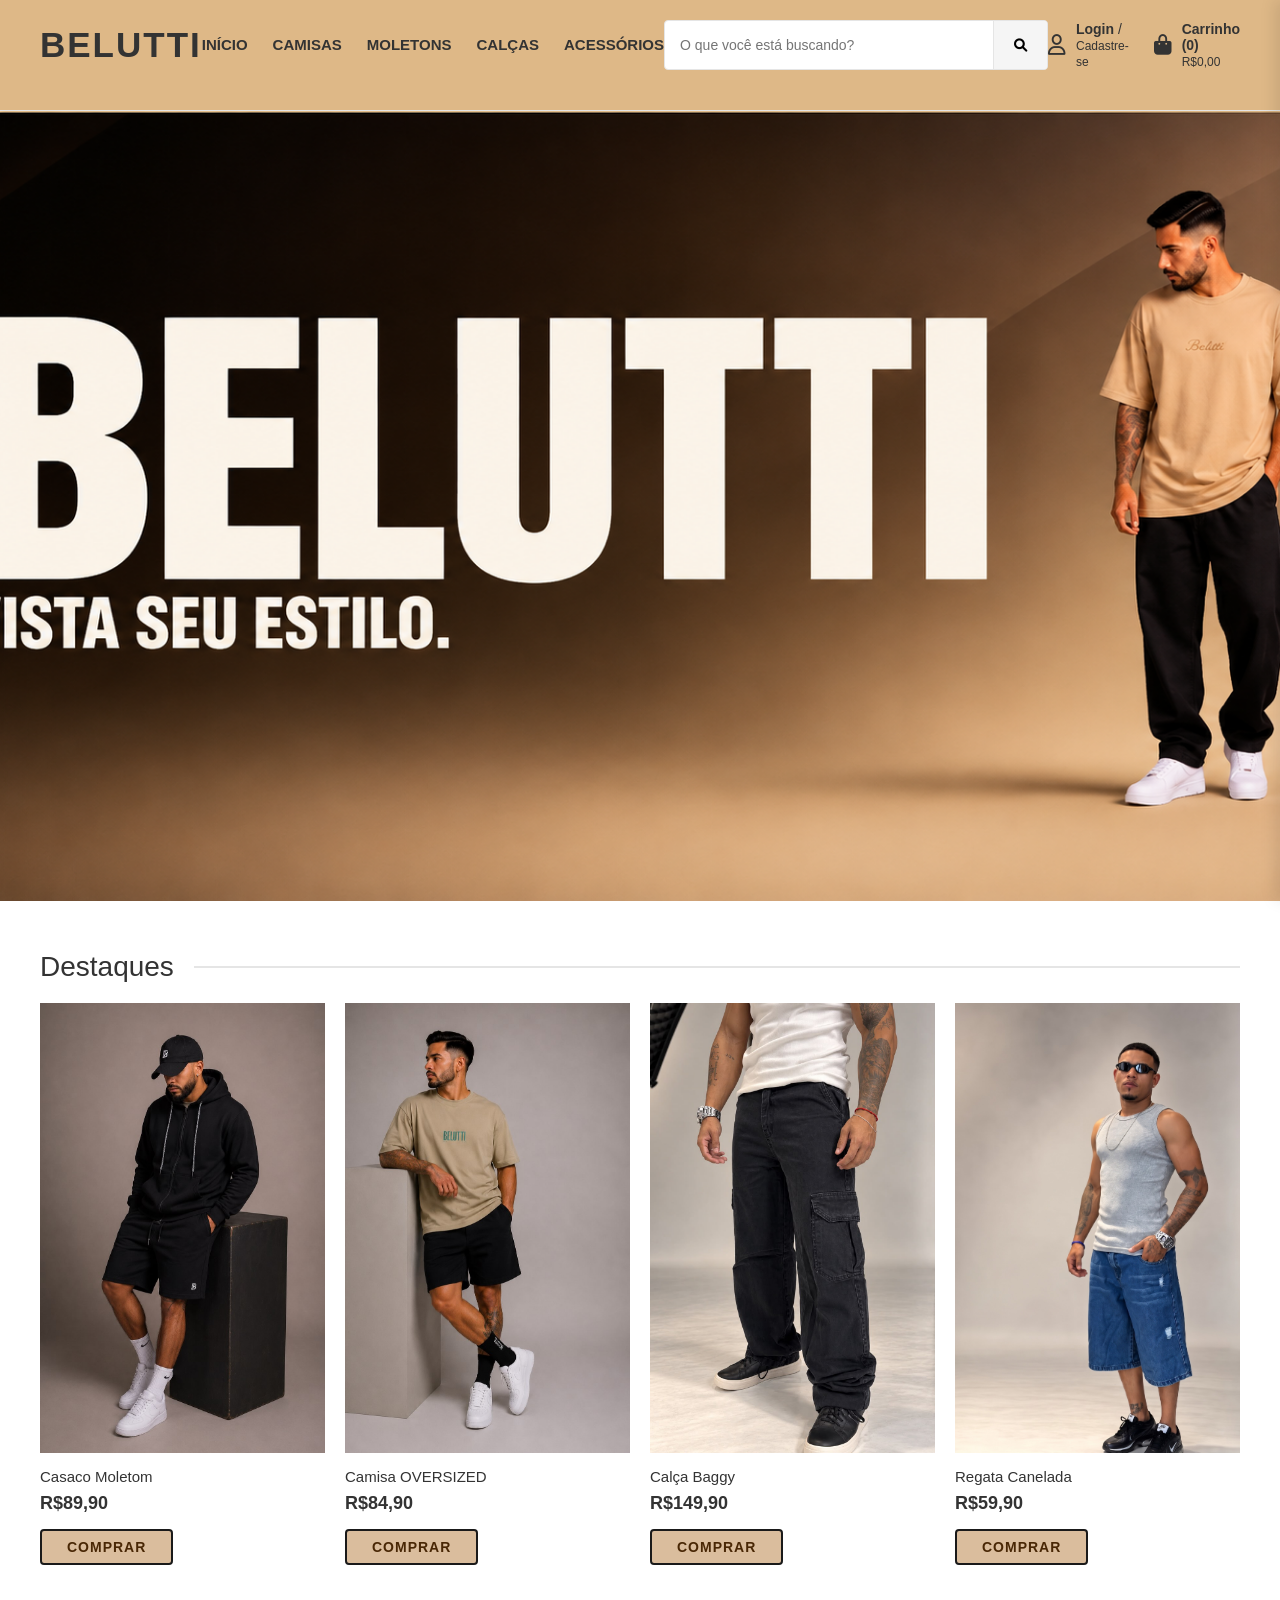
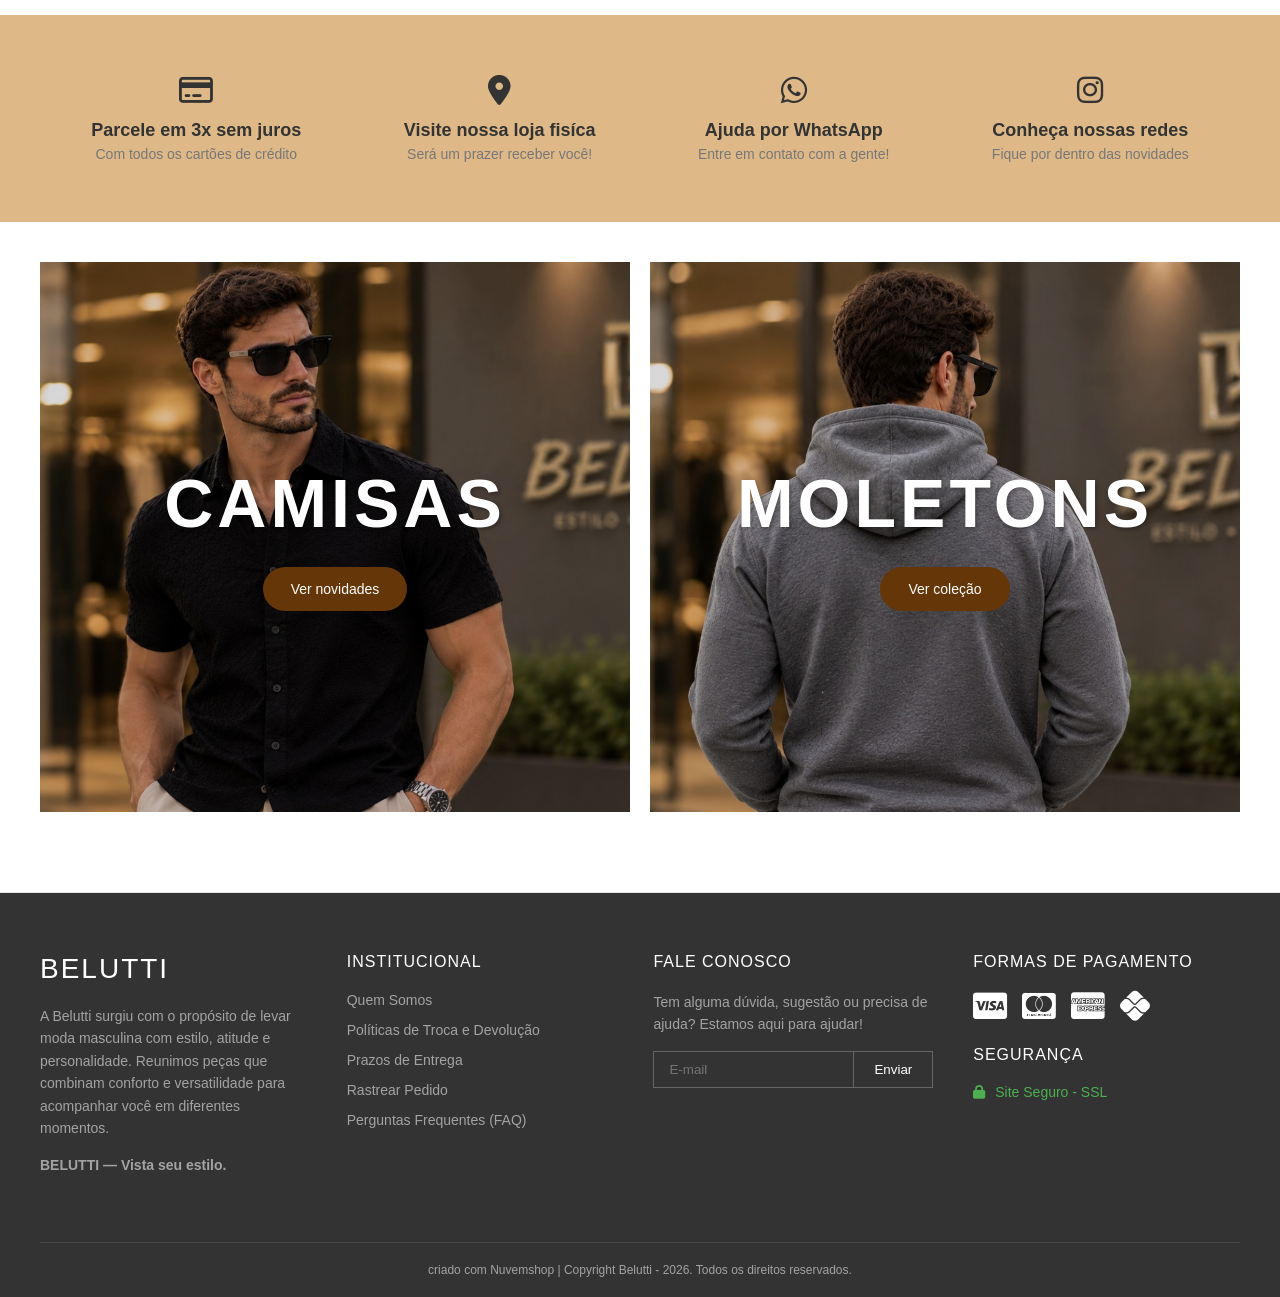
==== commit c2a9f5b2: "Add files via upload" ====
--- a/index.html
+++ b/index.html
@@ -21,7 +21,7 @@
             <nav class="nav-menu">
                 <ul>
                     <li><a href="index.html">Início</a></li>
-                    <li><a href="camisetas.html">Camisetas</a></li>
+                    <li><a href="camisas.html">Camisas</a></li>
                     <li><a href="#">Moletons</a></li>
                     <li><a href="#">Calças</a></li>
                     <li><a href="#">Acessórios</a></li>
@@ -160,14 +160,14 @@
          BANNERS DE CATEGORIA
     =========================================== -->
     <section class="category-banners">
-        <div class="banner-item" style="background-image: url('img/banner camisa.jpeg');">
+        <div class="banner-item" style="background-image: url('img/banner_camisa.jpeg');">
             <div class="banner-content">
-                <h2>CAMISETAS</h2>
-                <a href="camisetas.html" class="btn-white">Ver novidades</a>
+                <h2>CAMISAS</h2>
+                <a href="camisas.html" class="btn-white">Ver novidades</a>
             </div>
         </div>
         
-        <div class="banner-item" style="background-image: url('img/banner casaco.jpeg');">
+        <div class="banner-item" style="background-image: url('img/banner_moletons.jpeg');">
             <div class="banner-content">
                 <h2>MOLETONS</h2>
                 <a href="#" class="btn-white">Ver coleção</a>
--- a/style.css
+++ b/style.css
@@ -159,14 +159,14 @@
 ========================================= */
 .btn-primary {
     display: inline-block;
-    background-color: rgb(101, 54, 7);
-    color: #ffffff;
+    background-color: #dabd9d;
+    color: rgb(73, 39, 5);
     padding: 12px 30px;
     font-size: 14px;
     font-weight: 600;
     text-transform: uppercase;
     letter-spacing: 1px;
-    border: 1px solid #1a1a1a;
+    border: 2px solid #1a1a1a;
     border-radius: 4px;
     cursor: pointer;
     transition: all 0.3s ease;
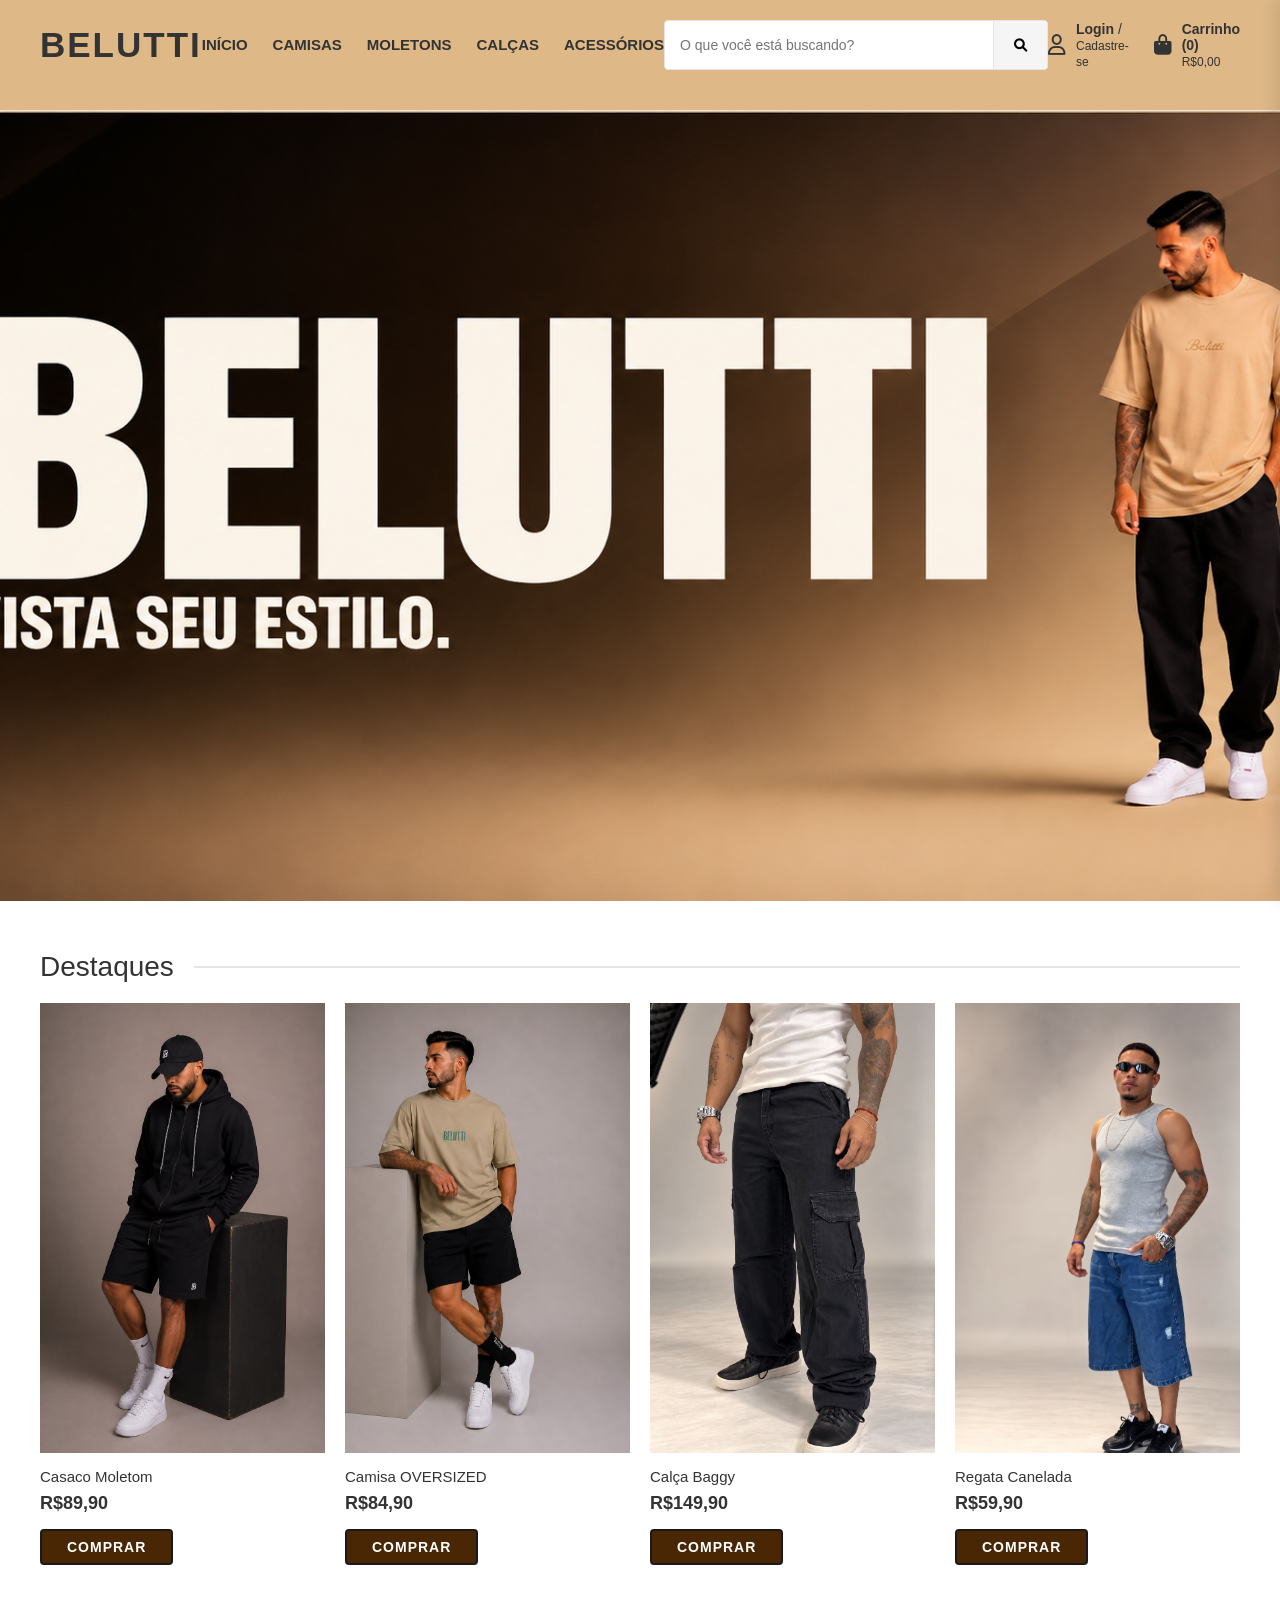
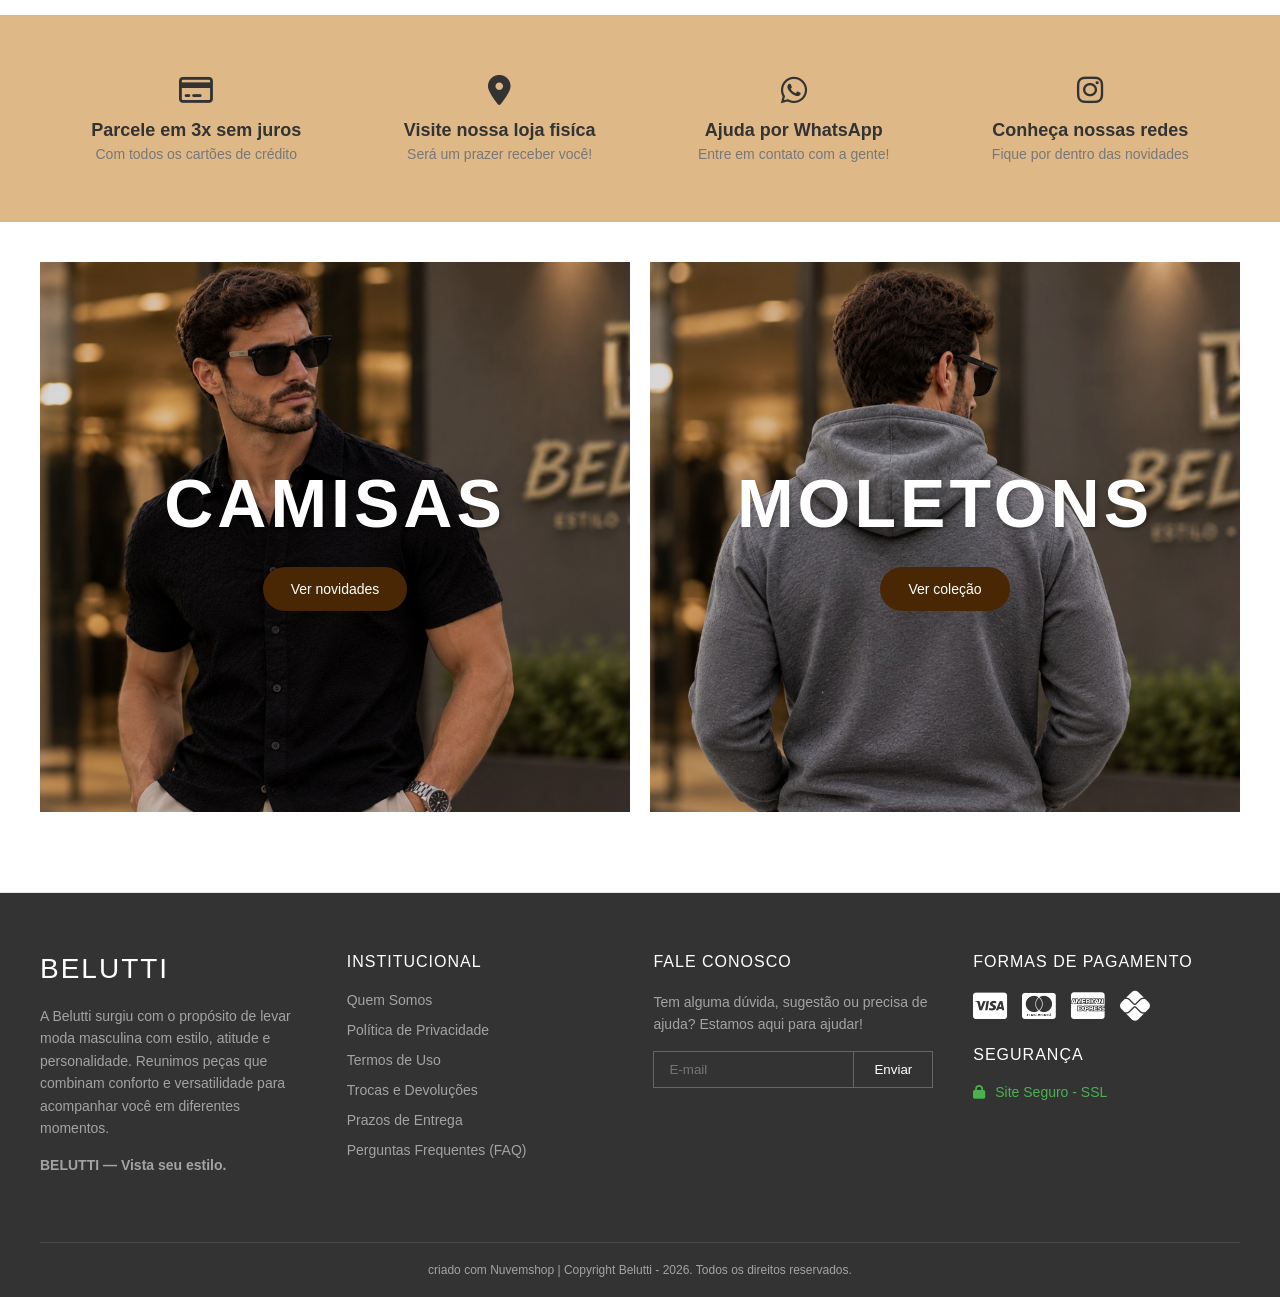
==== commit 5c3f8cb2: "Add files via upload" ====
--- a/index.html
+++ b/index.html
@@ -22,7 +22,7 @@
                 <ul>
                     <li><a href="index.html">Início</a></li>
                     <li><a href="camisas.html">Camisas</a></li>
-                    <li><a href="#">Moletons</a></li>
+                    <li><a href="moletons.html">Moletons</a></li>
                     <li><a href="#">Calças</a></li>
                     <li><a href="#">Acessórios</a></li>
                 </ul>
@@ -70,7 +70,7 @@
         <!-- Produto 1 -->
         <div class="product-card">
             <div class="product-image">
-                <img src="./img/modelo 1.jpeg" alt="Casaco Moletom">
+                <img src="./img/modelo-1.jpeg" alt="Casaco Moletom">
             </div>
             <div class="product-info">
                 <h3>Casaco Moletom</h3>
@@ -84,7 +84,7 @@
         <!-- Produto 2 -->
         <div class="product-card">
             <div class="product-image">
-                <img src="./img/modelo 2.jpeg" alt="Blusinha Cropped">
+                <img src="./img/modelo-2.jpeg" alt="Camisa OVERSIZED">
             </div>
             <div class="product-info">
                 <h3>Camisa OVERSIZED</h3>
@@ -98,7 +98,7 @@
         <!-- Produto 3 -->
         <div class="product-card">
             <div class="product-image">
-                <img src="./img/modelo 3.jpeg" alt="Calça Wide Leg">
+                <img src="./img/modelo-3.jpeg" alt="Calça Baggy">
             </div>
             <div class="product-info">
                 <h3>Calça Baggy</h3>
@@ -112,7 +112,7 @@
         <!-- Produto 4 -->
         <div class="product-card">
             <div class="product-image">
-                <img src="./img/modelo 4.jpg" alt="Vestido Longo">
+                <img src="./img/modelo-4.jpg" alt="Regata Canelada">
             </div>
             <div class="product-info">
                 <h3>Regata Canelada</h3>
@@ -170,7 +170,7 @@
         <div class="banner-item" style="background-image: url('img/banner_moletons.jpeg');">
             <div class="banner-content">
                 <h2>MOLETONS</h2>
-                <a href="#" class="btn-white">Ver coleção</a>
+                <a href="moletons.html" class="btn-white">Ver coleção</a>
             </div>
         </div>
     </section>
@@ -193,9 +193,10 @@
                 <h3>Institucional</h3>
                 <ul>
                     <li><a href="#" class="open-sidebar" data-target="quem-somos">Quem Somos</a></li>
-                    <li><a href="#" class="open-sidebar" data-target="trocas">Políticas de Troca e Devolução</a></li>
+                    <li><a href="#" class="open-sidebar" data-target="privacidade">Política de Privacidade</a></li>
+                    <li><a href="#" class="open-sidebar" data-target="termos">Termos de Uso</a></li>
+                    <li><a href="#" class="open-sidebar" data-target="trocas">Trocas e Devoluções</a></li>
                     <li><a href="#" class="open-sidebar" data-target="prazos">Prazos de Entrega</a></li>
-                    <li><a href="#">Rastrear Pedido</a></li>
                     <li><a href="#" class="open-sidebar" data-target="faq">Perguntas Frequentes (FAQ)</a></li>
                 </ul>
             </div>
--- a/style.css
+++ b/style.css
@@ -159,8 +159,8 @@
 ========================================= */
 .btn-primary {
     display: inline-block;
-    background-color: #dabd9d;
-    color: rgb(73, 39, 5);
+    background-color: rgb(73, 39, 5);;
+    color: white;
     padding: 12px 30px;
     font-size: 14px;
     font-weight: 600;
@@ -182,7 +182,7 @@
 
 .btn-white {
     display: inline-block;
-    background-color: rgb(101, 54, 7);
+    background-color: rgb(73, 39, 5);;
     color: white;
     padding: 14px 28px;
     font-size: 14px;
